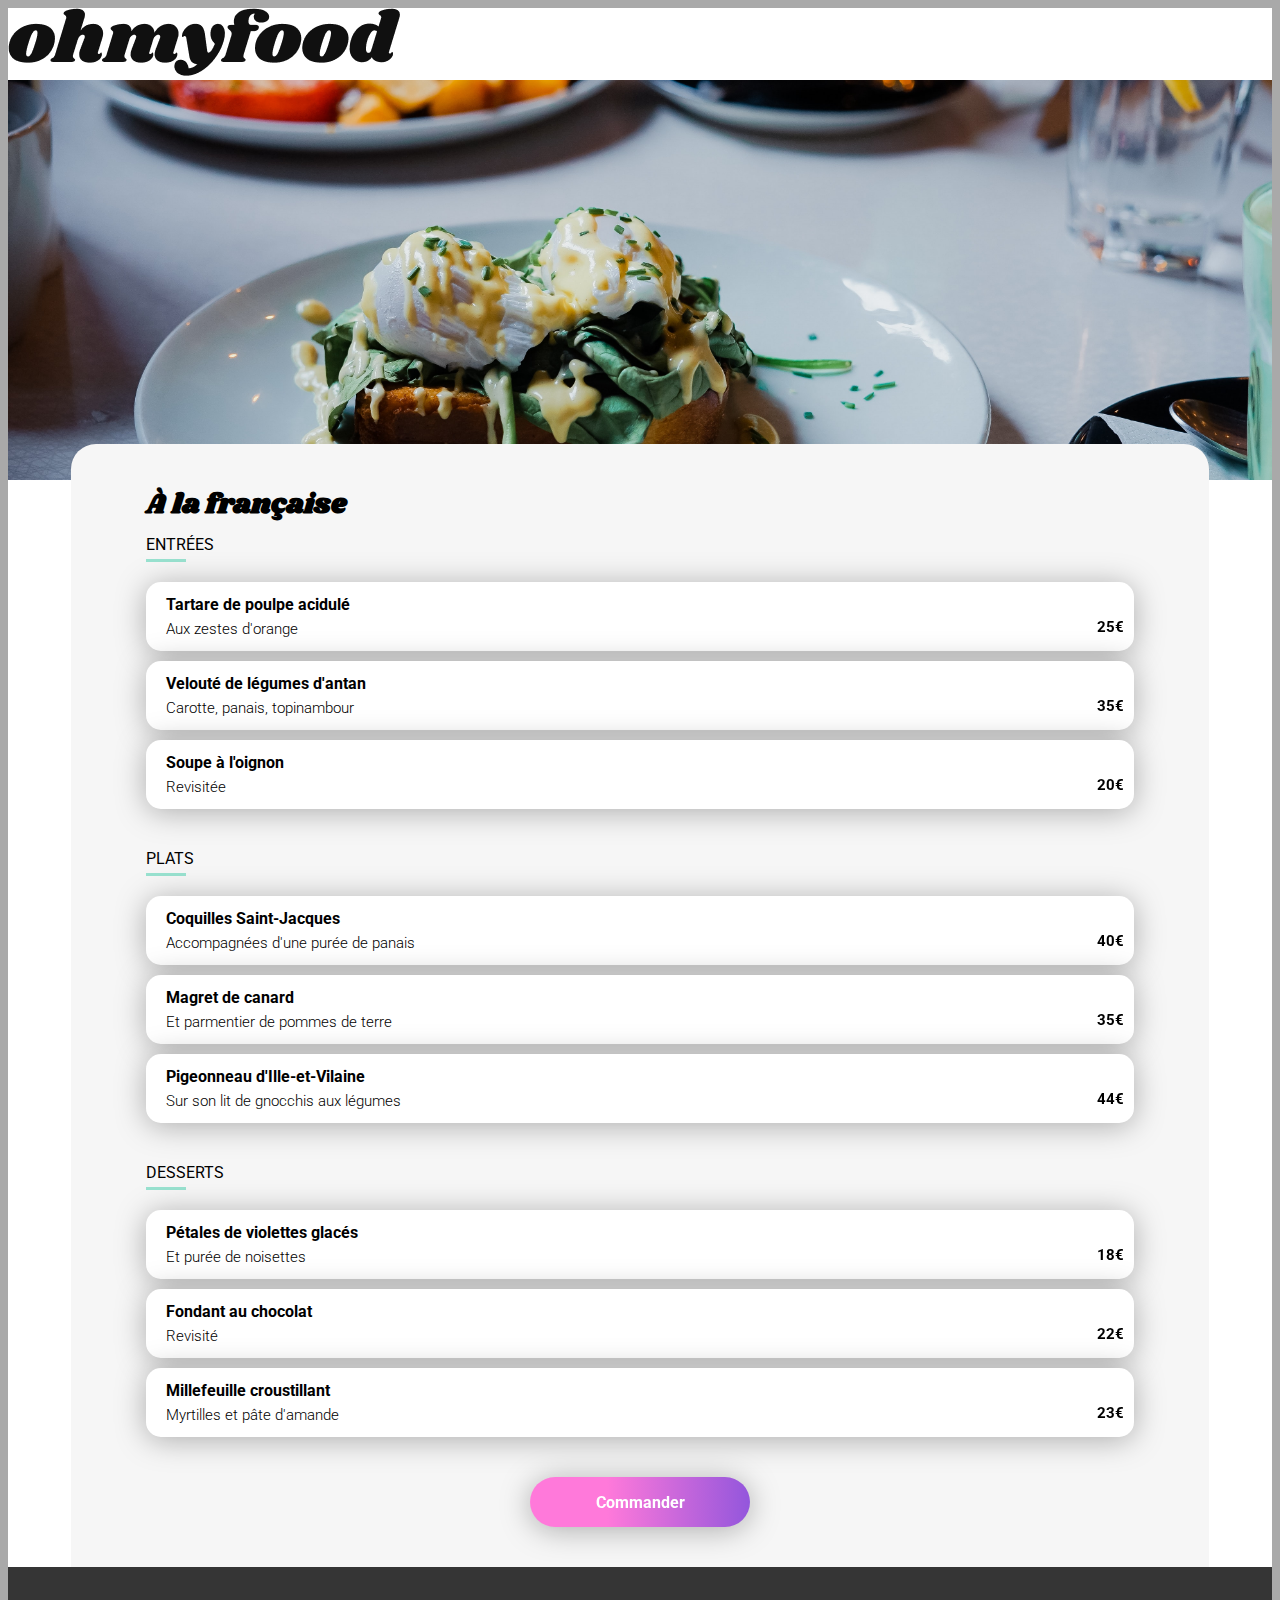
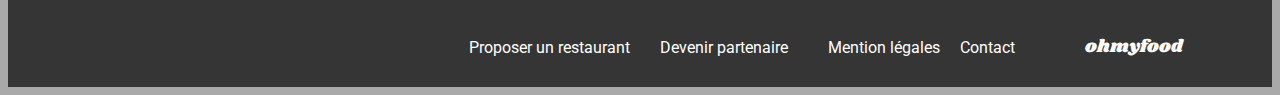
==== a_la_francaise.html @ 86d41d4d "review_code" ====
<!doctype html>
<html>
  <head>
    <meta charset="utf-8">
    <meta name="viewport" content="width=device-width, initial-scale=1.0">
    <title>Ohmyfood</title>
    <link rel="stylesheet" href="css/style.css">
    <link rel="preconnect" href="https://fonts.googleapis.com">
    <link rel="preconnect" href="https://fonts.gstatic.com" crossorigin>
    <link href="https://fonts.googleapis.com/css2?family=Roboto:wght@100;300;400;500;700&family=Shrikhand&display=swap" rel="stylesheet">
    <link rel="stylesheet" href="https://cdnjs.cloudflare.com/ajax/libs/font-awesome/6.2.1/css/all.min.css"
        integrity="sha512-MV7K8+y+gLIBoVD59lQIYicR65iaqukzvf/nwasF0nqhPay5w/9lJmVM2hMDcnK1OnMGCdVK+iQrJ7lzPJQd1w=="
        crossorigin="anonymous" referrerpolicy="no-referrer"/>
  </head>
      <body>
          <div class="main-container">
          <header>
              <div class="header-title2">
                  <a href="index.html">
                      <i class="fa-solid fa-arrow-left fa-2xl"></i>
                  </a>
                  <img src="image/logo/ohmyfood.png" alt="Image d'un plat du restaurant">
              </div>
              <div class="header-img">
                <img src="image/restaurants/toa-heftiba-DQKerTsQwi0-unsplash.jpg" alt="Image d'un plat du restaurant">
              </div>
          </header>
          <main>
              <div class="page-restaurant">
                <div class="page-restaurant-title">
                  <h2>À la française</h2>
                  <input type='checkbox' name='heart' value='valuable' id="heart1"/>
                  <label for="heart1"><i class="fa-solid fa-heart fa-xl"></i></label>
                </div>
                <div class="section-dish section-dish-entree">
                    <div class="section-dish-title">
                        <p>ENTRÉES</p>
                    </div>
                    <div class="dish-info">
                        <div class="dish-name">
                          <p>Tartare de poulpe acidulé</p>
                          <span>Aux zestes d'orange</span>
                        </div>
                        <div class="move">
                          <div class="price">
                            <p>25€</p>
                          </div>
                          <div class="cube">
                              <i class="fa-solid fa-circle-check"></i>
                          </div>
                        </div>
                    </div>

                    <div class="dish-info">
                        <div class="dish-name">
                          <p>Velouté de légumes d'antan</p>
                          <span>Carotte, panais, topinambour</span>
                        </div>
                        <div class="move">
                          <div class="price">
                            <p>35€</p>
                          </div>
                          <div class="cube">
                              <i class="fa-solid fa-circle-check"></i>
                          </div>
                        </div>
                    </div>

                    <div class="dish-info">
                      <div class="dish-name">
                        <p>Soupe à l'oignon</p>
                        <span>Revisitée</span>
                      </div>
                      <div class="move">
                        <div class="price">
                          <p>20€</p>
                        </div>
                        <div class="cube">
                            <i class="fa-solid fa-circle-check"></i>
                        </div>
                      </div>
                  </div>
                </div>
                <div class="section-dish section-dish-plat">
                  <div class="section-dish-title">
                      <p>PLATS</p>
                  </div>
                  <div class="dish-info">
                      <div class="dish-name">
                        <p>Coquilles Saint-Jacques</p>
                        <span>Accompagnées d'une purée de panais</span>
                      </div>
                      <div class="move">
                        <div class="price">
                          <p>40€</p>
                        </div>
                        <div class="cube">
                            <i class="fa-solid fa-circle-check"></i>
                        </div>
                      </div>
                  </div>

                  <div class="dish-info">
                      <div class="dish-name">
                        <p>Magret de canard</p>
                        <span>Et parmentier de pommes de terre</span>
                      </div>
                      <div class="move">
                        <div class="price">
                          <p>35€</p>
                        </div>
                        <div class="cube">
                            <i class="fa-solid fa-circle-check"></i>
                        </div>
                      </div>
                  </div>

                  <div class="dish-info">
                    <div class="dish-name">
                      <p>Pigeonneau d'Ille-et-Vilaine</p>
                      <span>Sur son lit de gnocchis aux légumes</span>
                    </div>
                    <div class="move">
                      <div class="price">
                        <p>44€</p>
                      </div>
                      <div class="cube">
                          <i class="fa-solid fa-circle-check"></i>
                      </div>
                    </div>
                </div>
              </div>
              <div class="section-dish section-dish-dessert">
                <div class="section-dish-title">
                    <p>DESSERTS</p>
                </div>
                <div class="dish-info">
                    <div class="dish-name">
                      <p>Pétales de violettes glacés</p>
                      <span>Et purée de noisettes</span>
                    </div>
                    <div class="move">
                      <div class="price">
                        <p>18€</p>
                      </div>
                      <div class="cube">
                          <i class="fa-solid fa-circle-check"></i>
                      </div>
                    </div>
                </div>

                <div class="dish-info">
                    <div class="dish-name">
                      <p>Fondant au chocolat</p>
                      <span>Revisité</span>
                    </div>
                    <div class="move">
                      <div class="price">
                        <p>22€</p>
                      </div>
                      <div class="cube">
                          <i class="fa-solid fa-circle-check"></i>
                      </div>
                    </div>
                </div>

                <div class="dish-info">
                  <div class="dish-name">
                    <p>Millefeuille croustillant</p>
                    <span>Myrtilles et pâte d'amande</span>
                  </div>
                  <div class="move">
                    <div class="price">
                      <p>23€</p>
                    </div>
                    <div class="cube">
                        <i class="fa-solid fa-circle-check"></i>
                    </div>
                  </div>
              </div>
            </div>

                <div class="btn-navigation">
                    <p>Commander</p>
                </div>
            </div>
          </main>
          <footer>
            <div class="footer-section">
                <div class="footer-logo-mobile">
                  <h5>ohmyfood</h5>
                </div>
                <div class="footer-wrapper">
                  <div class="footer-link">
                    <i class="fa-solid fa-utensils"></i>
                    <p>Proposer un restaurant</p>
                  </div>
                  <div class="footer-link">
                    <i class="fa-solid fa-handshake-angle"></i>
                    <p>Devenir partenaire</p>
                  </div>
                  <div class="gap"></div>
                  <div class="footer-link">
                    <p>Mention légales</p>
                  </div>
                  <div class="footer-link">
                    <a href="mailto:ohmyfood@contact.com"><p>Contact</p></a>
                  </div>
                  <div class="footer-logo-desktop footer-link">
                    <h5>ohmyfood</h5>
                  </div>
                </div>
            </div>
        </footer>
        </div>
    </body>
</html>
---- css/style.css ----
/*     TEST condition en SASS
$width_dish-info : 800px;

@if ($width_dish-info < 360px) {

  .dish-info {
    &:hover {
      .dish-name {
        p {
          text-overflow: ellipsis;
          overflow: hidden;
          white-space: nowrap;
          width: 150px;
        }
        span {
          text-overflow: ellipsis;
          overflow: hidden;
          white-space: nowrap;
          width: 150px;
        }
      }
    }
  }
}
@else {
  .dish-info {
    &:hover {
      .dish-name {
        p {
          text-overflow: ellipsis;
          overflow: visible;
          white-space: nowrap;

        }
        span {
          text-overflow: ellipsis;
          overflow: visible;
          white-space: nowrap;

        }
      }
    }
  }
}
*/
body {
  background: darkgray;
}

h4, h5 {
  font-family: "Shrikhand", cursive;
}

h1, h2, h3, p, span {
  font-family: "Roboto", sans-serif;
}

.fa-solid {
  padding-right: 20px;
}

.main-container {
  max-width: 100%;
  margin: 0 auto;
}

/*----------------HEADER------------------*/
.header-title {
  padding: 20px 0;
  background: white;
  text-align: center;
  display: flex;
  align-items: center;
  justify-content: center;
}
.header-title img {
  width: 200px;
  height: 30px;
}
.header-title h1 {
  margin: 0 auto;
}

#header-location {
  display: flex;
  align-items: center;
  justify-content: center;
  background: rgb(234, 234, 234);
}
#header-location .header-location-flex {
  display: flex;
  align-items: center;
  justify-content: center;
  justify-content: center;
}

.header-location-flex input {
  padding: 15px 0px;
  margin: 0;
  font-weight: bolder;
  font-size: 16px;
  outline: none;
  border: none;
  background: #EAEAEA;
  text-align: left;
  width: 150px;
}

.header-infos {
  background: #f6f6f6;
  padding: 30px 20px 50px 20px;
}

.header-infos-1 {
  font-weight: bold;
  padding: 0 40px;
  text-align: center;
}
.header-infos-1 p {
  margin: 10px auto;
}

.header-infos-2 {
  font-weight: 300;
  text-align: center;
}
.header-infos-2 p {
  margin: 0 auto;
}

.btn-navigation {
  display: flex;
  align-items: center;
  justify-content: center;
  align-items: center;
  border-radius: 25px;
  height: 50px;
  color: white;
  min-width: 150px;
  max-width: 220px;
  text-align: center;
  margin: 30px auto 20px auto;
  font-weight: bold;
  filter: drop-shadow(0px 3px 15px rgba(0, 0, 0, 0.3));
  transition: box-shadow 1s ease;
  background-image: linear-gradient(90deg, rgb(255, 121, 218) 35%, rgb(147, 86, 220) 100%);
}
.btn-navigation p {
  margin: 0;
}
.btn-navigation:hover {
  background-image: linear-gradient(90deg, rgb(239, 62, 189) 35%, rgb(131, 50, 229) 100%);
  box-shadow: 0px 3px 15px 1px rgba(0, 0, 0, 0.3);
}

/**************  MAIN  **************/
/****** Fonctionnement *******/
.fonctionnement {
  padding: 50px 20px;
  background: white;
}

.fonctionnement > p {
  font-weight: bold;
  font-size: 26px;
  padding: 0 0 20px 0;
  margin: 0 0;
  text-align: left;
}

.fonctionnement-step {
  display: flex;
  align-items: center;
  width: 97%;
  height: 40px;
  background: #f6f6f6;
  border-radius: 25px;
  padding: 20px 0px;
  margin: 20px auto;
  font-weight: bold;
  font-size: 16px;
  position: relative;
  left: 4px;
  box-shadow: 0px 3px 15px 1px rgba(0, 0, 0, 0.3);
}
.fonctionnement-step span {
  padding: 5px 10px;
  margin-right: 20px;
  border-radius: 50px;
  color: white;
  background: rgb(147, 86, 220);
  position: absolute;
  left: -12px;
}
.fonctionnement-step i {
  position: absolute;
  left: 40px;
}
.fonctionnement-step p {
  position: absolute;
  left: 80px;
}

/******** Restaurants ********/
.restaurants {
  padding: 50px 20px;
  background: #f6f6f6;
}
.restaurants a {
  text-decoration: none;
  color: black;
}

.restaurants p {
  font-weight: bold;
  font-size: 26px;
  padding: 0 0 20px 0;
  margin: 0 0;
  text-align: left;
}

.page-restaurant-title {
  display: flex;
  align-items: center;
  justify-content: center;
  justify-content: space-between;
  align-items: center;
  margin: 0 auto;
}
.page-restaurant-title h2 {
  font-family: "Shrikhand", cursive;
  padding-right: 20px;
}

.card-content {
  border-radius: 25px;
  background: white;
  margin: 0 0 20px 0;
  text-decoration: none;
  border-top-right-radius: 25px;
  border-top-left-radius: 25px;
  position: relative;
}
.card-content .new-label {
  color: #008786;
  background: #99e2d0;
  font-family: "Roboto", sans-serif;
  padding: 5px 10px;
  border: 1px solid #99e2d0;
  text-align: center;
  border-radius: 3px;
  font-weight: 500;
  font-size: 14px;
  position: absolute;
  top: 20px;
  right: 20px;
  filter: drop-shadow(0px 3px 15px rgba(0, 0, 0, 0.3));
}

.card-img img {
  width: 100%;
  height: 200px;
  -o-object-fit: cover;
     object-fit: cover;
  border-top-right-radius: 25px;
  border-top-left-radius: 25px;
}

.card-infos {
  display: flex;
  align-items: center;
  justify-content: space-between;
  padding: 15px 20px;
  position: relative;
}

.card-name p {
  font-size: 18px;
  font-weight: 700;
  margin: 0;
  padding: 0;
}
.card-name span {
  font-size: 17px;
  font-weight: 300;
  text-align: left;
}

[type=checkbox] {
  position: fixed;
  left: -9999px;
}

label {
  display: inline-block;
  color: rgb(122, 122, 122);
  opacity: 0.5;
  transition: color 2s ease;
}

input:checked + label {
  display: inline-block;
  color: rgba(228, 61, 236, 0.5);
  opacity: 1;
}

.restaurants-cards > a:nth-child(2) > div:nth-child(1) > div:nth-child(3) > div:nth-child(2) > label:nth-child(2) > i:nth-child(1) .header-title2 {
  padding: 10px 0;
  background: #f6f6f6;
  border-bottom: 3px solid rgba(0, 0, 0, 0.15);
  text-align: center;
  display: flex;
  align-items: center;
  justify-content: center;
}
.restaurants-cards > a:nth-child(2) > div:nth-child(1) > div:nth-child(3) > div:nth-child(2) > label:nth-child(2) > i:nth-child(1) .header-title2 img {
  width: 220px;
  height: 50px;
}
.restaurants-cards > a:nth-child(2) > div:nth-child(1) > div:nth-child(3) > div:nth-child(2) > label:nth-child(2) > i:nth-child(1) .header-title2 h1 {
  margin: 0 auto;
}
.restaurants-cards > a:nth-child(2) > div:nth-child(1) > div:nth-child(3) > div:nth-child(2) > label:nth-child(2) > i:nth-child(1) .header-title2 .fa-arrow-left {
  position: absolute;
  left: 20px;
}

.header-img {
  overflow: hidden;
  width: 100%;
}
.header-img img {
  width: 100%;
  max-height: 300px;
}

.page-restaurant {
  padding: 40px 20px 20px 20px;
  margin-top: -60px;
  background: #f6f6f6;
  position: relative;
  border-top-left-radius: 25px;
  border-top-right-radius: 25px;
}
.page-restaurant h2 {
  margin: 0;
  font-size: 28px;
}

.section-dish {
  margin-bottom: 40px;
}

.section-dish-entree {
  animation: appear-resto 6s forwards ease-in-out;
}

.section-dish-plat {
  animation: appear-resto 12s forwards ease-in-out;
}

.section-dish-dessert {
  animation: appear-resto 18s forwards ease-in-out;
}

.section-dish-title {
  border-bottom: 3px solid rgb(153, 226, 208);
  padding-bottom: 0px;
  width: 40px;
  margin-bottom: 20px;
}
.section-dish-title p {
  margin: 10px 0 5px 0;
}

.dish-info {
  display: flex;
  align-items: center;
  filter: drop-shadow(0px 3px 15px rgba(0, 0, 0, 0.3));
  justify-content: space-between;
  padding: 10px 10px;
  margin: 10px 0;
  background: white;
  border-radius: 15px;
  overflow: hidden;
}
.dish-info .cube {
  position: absolute;
  left: 100%;
  top: 0px;
  transition: left 330ms, transform 330ms;
  transition-timing-function: linear;
  display: inline-block;
  align-items: center;
  padding: 25px 20px;
  color: white;
  border-top-right-radius: 15px;
  border-bottom-right-radius: 15px;
  background: rgb(153, 226, 208);
}
.dish-info:hover {
  padding: 0;
  height: 69px;
}
.dish-info:hover .dish-name {
  position: relative;
  left: 10px;
}
.dish-info:hover .dish-name span {
  text-overflow: ellipsis;
  overflow: hidden;
  white-space: nowrap;
  width: 150px;
}
.dish-info:hover .dish-name p {
  text-overflow: ellipsis;
  overflow: hidden;
  white-space: nowrap;
  width: 150px;
}
.dish-info:hover .price {
  position: relative;
  left: -40px;
  transform: translateX(-100%);
}
.dish-info:hover .cube {
  display: inline-block;
  align-items: center;
  padding: 25px 20px;
  color: white;
  border-top-right-radius: 15px;
  border-bottom-right-radius: 15px;
  background: rgb(153, 226, 208);
  left: 100%;
  transform: translateX(-100%);
}
.dish-info:hover .move {
  display: flex;
  align-items: center;
}
.dish-info .dish-name {
  display: flex;
  flex-direction: column;
  min-width: 0;
}
.dish-info .dish-name p {
  font-weight: bold;
  margin: 0;
  padding: 3px 10px;
  overflow: visible;
}
.dish-info .dish-name span {
  margin: 0;
  padding: 3px 10px;
  font-weight: 300;
  font-size: 15px;
  overflow: hidden;
}
.dish-info .price {
  font-size: 15px;
  position: relative;
  top: 10px;
  right: 10px;
  font-weight: bold;
  left: 0;
  transition: left 330ms, transform 330ms;
  transition-timing-function: linear;
  display: inline-block;
  white-space: nowrap;
}

.move {
  display: inline-block;
  white-space: nowrap;
}
.move .cube i {
  padding-right: 0px;
}

/*----------------FOOTER------------------*/
footer {
  background: #353535;
  color: white;
  padding: 10px 20px;
  display: flex;
  text-align: left;
}
footer .footer-section .footer-logo-mobile h5 {
  font-weight: 300;
  font-size: 18px;
  line-height: 26px;
  margin: 10px 0px;
}
footer .footer-link {
  display: flex;
  flex-direction: row;
  align-items: center;
}
footer .footer-link a {
  outline: none;
  text-decoration: none;
  color: white;
  padding: 7px 0;
}
footer .footer-link a p {
  padding: 0;
  margin: 0;
}
footer .footer-link > p {
  margin: 7px 0 7px 0;
}
footer .footer-logo-desktop h5 {
  display: none;
}

/*************** version responsive  **********/
/* Medium Version Tablette superior than 767,98px) */
@media screen and (min-width: 768px) and (max-width: 1023px) {
  .main-container {
    background: white;
  }
  .header-title {
    padding: 30px 0;
  }
  .header-title img {
    width: 220px;
    height: 40px;
  }
  .header-infos {
    background: #f6f6f6;
    padding: 10px 20px 10px 20px;
  }
  .fonctionnement-flex {
    display: flex;
    align-items: center;
  }
  .fonctionnement-step {
    display: flex;
    align-items: center;
    width: 30%;
    height: 40px;
    background: #f6f6f6;
    border-radius: 25px;
    padding: 20px 0px;
    margin: 20px auto;
    font-weight: bold;
    font-size: 16px;
    position: relative;
    left: 4px;
    box-shadow: 0px 3px 15px 1px rgba(0, 0, 0, 0.3);
  }
  .fonctionnement-step span {
    padding: 5px 10px;
    margin-right: 20px;
    border-radius: 50px;
    color: white;
    background: rgb(147, 86, 220);
    position: absolute;
    left: -12px;
  }
  .fonctionnement-step i {
    position: absolute;
    left: 40px;
  }
  .fonctionnement-step p {
    position: absolute;
    left: 80px;
  }
  .page-restaurant {
    padding: 40px 20px 20px 20px;
    width: 90%;
    margin: -40px auto 0 auto;
    background: #f6f6f6;
    position: relative;
    border-top-left-radius: 25px;
    border-top-right-radius: 25px;
  }
  .page-restaurant-title {
    width: 90%;
  }
  .page-restaurant-title h2 {
    text-align: center;
    font-family: "Shrikhand";
  }
  .section-dish {
    margin: 0 auto 40px auto;
    width: 90%;
  }
  .section-dish-title {
    border-bottom: 3px solid rgb(153, 226, 208);
    width: 40px;
  }
  .dish-info {
    width: 100%;
    margin: 10px auto;
  }
}
/* Notebook version superior than 1023px) */
@media screen and (min-width: 1024px) {
  * {
    box-sizing: border-box;
  }
  .main-container {
    width: 100%;
    background: white;
  }
  .header-title {
    padding: 30px 0;
  }
  .header-title img {
    width: 220px;
    height: 40px;
  }
  .header-infos {
    background: #f6f6f6;
    padding: 10px 20px 10px 20px;
  }
  .header-title2 .fa-arrow-left {
    position: absolute;
    left: 40px;
  }
  .btn-navigation {
    width: 250px;
  }
  .fonctionnement {
    padding: 30px 10% 30px 10%;
  }
  .fonctionnement .fonctionnement-wrapper {
    max-width: 1000px;
    margin: 0 auto;
  }
  .fonctionnement-flex {
    display: flex;
    align-items: center;
    max-width: 1200px;
    margin: 0;
  }
  .fonctionnement-flex .fonctionnement-step {
    height: 80px;
    width: 31%;
  }
  .header-img img {
    max-height: 400px;
    -o-object-fit: cover;
       object-fit: cover;
  }
  .restaurants {
    padding: 30px 5%;
    width: 100%;
  }
  .restaurant-wrapper {
    max-width: 1000px;
    margin: 0 auto;
  }
  .restaurants-cards {
    display: flex;
    flex-wrap: wrap;
    justify-content: space-between;
  }
  .card-content {
    width: 450px;
    margin: 10px 0;
  }
  .card-content .card-img img {
    width: 100%;
    height: 160px;
    -o-object-fit: cover;
       object-fit: cover;
    border-top-right-radius: 25px;
    border-top-left-radius: 25px;
  }
  .card-content .card-infos {
    padding: 10px 20px;
  }
  .card-content .card-infos .card-name p {
    padding-bottom: 0;
  }
  .page-restaurant {
    padding: 40px 20px 20px 20px;
    width: 90%;
    max-width: 1200px;
    margin: -40px auto 0 auto;
    background: #f6f6f6;
    position: relative;
    border-top-left-radius: 25px;
    border-top-right-radius: 25px;
  }
  .page-restaurant-title {
    width: 90%;
  }
  .page-restaurant-title h2 {
    text-align: center;
    font-family: "Shrikhand";
    padding-right: 20px;
  }
  .section-dish {
    margin: 0 auto 40px auto;
    width: 90%;
  }
  .section-dish-title {
    border-bottom: 3px solid rgb(153, 226, 208);
    width: 40px;
  }
  .dish-info {
    width: 100%;
    margin: 10px auto;
  }
  .dish-info .dish-name p {
    overflow: hidden;
    width: 350px;
  }
  .dish-info .dish-name span {
    text-overflow: ellipsis;
    overflow: hidden;
    white-space: nowrap;
    width: 350px;
  }
  /*----------------FOOTER------------------*/
  footer {
    background: #353535;
    color: white;
    padding: 50px 40px 20px 40px;
  }
  footer .footer-section {
    display: flex;
    align-items: center;
    justify-content: center;
    width: 100%;
    position: relative;
    left: 17%;
    padding: 30px 0 20px 0;
  }
  footer .footer-section .footer-logo-mobile {
    display: none;
  }
  footer .footer-section h5 {
    font-weight: 400;
    font-size: 18px;
    line-height: 26px;
    margin: 10px 0px;
    padding-right: 40px;
    padding-left: 50px;
  }
  footer .footer-wrapper {
    display: flex;
    flex-direction: row;
    position: absolute;
  }
  footer .footer-wrapper .footer-logo-desktop h5 {
    display: flex;
  }
  footer .gap {
    margin: 0 10px;
  }
  footer .footer-link {
    display: flex;
    flex-direction: row;
    align-items: center;
    margin: 0 10px;
  }
  footer .footer-link .fa-solid {
    padding-right: 10px;
  }
  footer .footer-link p {
    margin: 7px 0 7px 0;
  }
}
/* OVERLAY ANimation LOADER */
.overlay {
  display: flex;
  flex-direction: column;
  align-items: center;
  margin: 0 auto;
  border: 1px solid #008786;
  background: linear-gradient(90deg, rgb(255, 121, 218) 35%, rgb(147, 86, 220) 100%);
  height: 1200px;
  animation: fadeinout 3s linear forwards;
  opacity: 0;
  border-bottom-left-radius: 30px;
  border-bottom-right-radius: 30px;
}

@keyframes fadeinout {
  50% {
    opacity: 1;
  }
  99% {
    opacity: 0;
    height: 300px;
  }
  100% {
    height: 0px;
  }
}
.title-flex {
  display: flex;
  flex-direction: row;
  align-items: center;
  margin: 20px auto;
  width: 70%;
  justify-content: center;
}
.title-flex .gear1 {
  width: 50px;
  height: 50px;
  animation: rotation1 3s infinite linear;
}
.title-flex .gear2 {
  width: 30px;
  height: 30px;
  animation: rotation2 3s infinite linear;
}

@keyframes rotation1 {
  from {
    transform: rotate(0deg);
  }
  to {
    transform: rotate(359deg);
  }
}
@keyframes rotation2 {
  from {
    transform: rotate(359deg);
  }
  to {
    transform: rotate(0deg);
  }
}
.title > p {
  color: black;
  font-size: 24px;
  font-weight: bold;
  padding: 10px 20px;
  margin: 10px auto;
  text-align: center;
}

.progress {
  width: 50%;
  height: 50px;
  margin: 10px 10px;
  border: 3px solid black;
  border-radius: 50px;
  background: linear-gradient(90deg, rgb(255, 121, 218) 35%, rgb(147, 86, 220) 100%) left/0% 100% no-repeat #dbdcef;
}

@keyframes progress-jgv380 {
  100% {
    background-size: 100% 100%;
  }
}
.progress-flex {
  display: flex;
  align-items: center;
  align-items: center;
  justify-content: space-around;
  width: 600px;
}
.progress-flex p {
  width: 40%;
  text-align: right;
  color: white;
  font-size: 18px;
  font-weight: bold;
}
.progress-flex #barre1 {
  animation: progress-jgv380 2s forwards linear;
}

@keyframes appear {
  from {
    opacity: 0;
  }
  to {
    opacity: 1;
  }
}
.ready {
  text-align: center;
  color: white;
  border: 2px solid white;
  border-radius: 50px;
  padding: 5px 10px;
  margin: 40px 20px;
  background: linear-gradient(90deg, rgb(255, 121, 218) 35%, rgb(147, 86, 220) 100%);
}

@keyframes appear-resto {
  from {
    opacity: 0;
  }
  to {
    opacity: 1;
  }
}/*# sourceMappingURL=style.css.map */
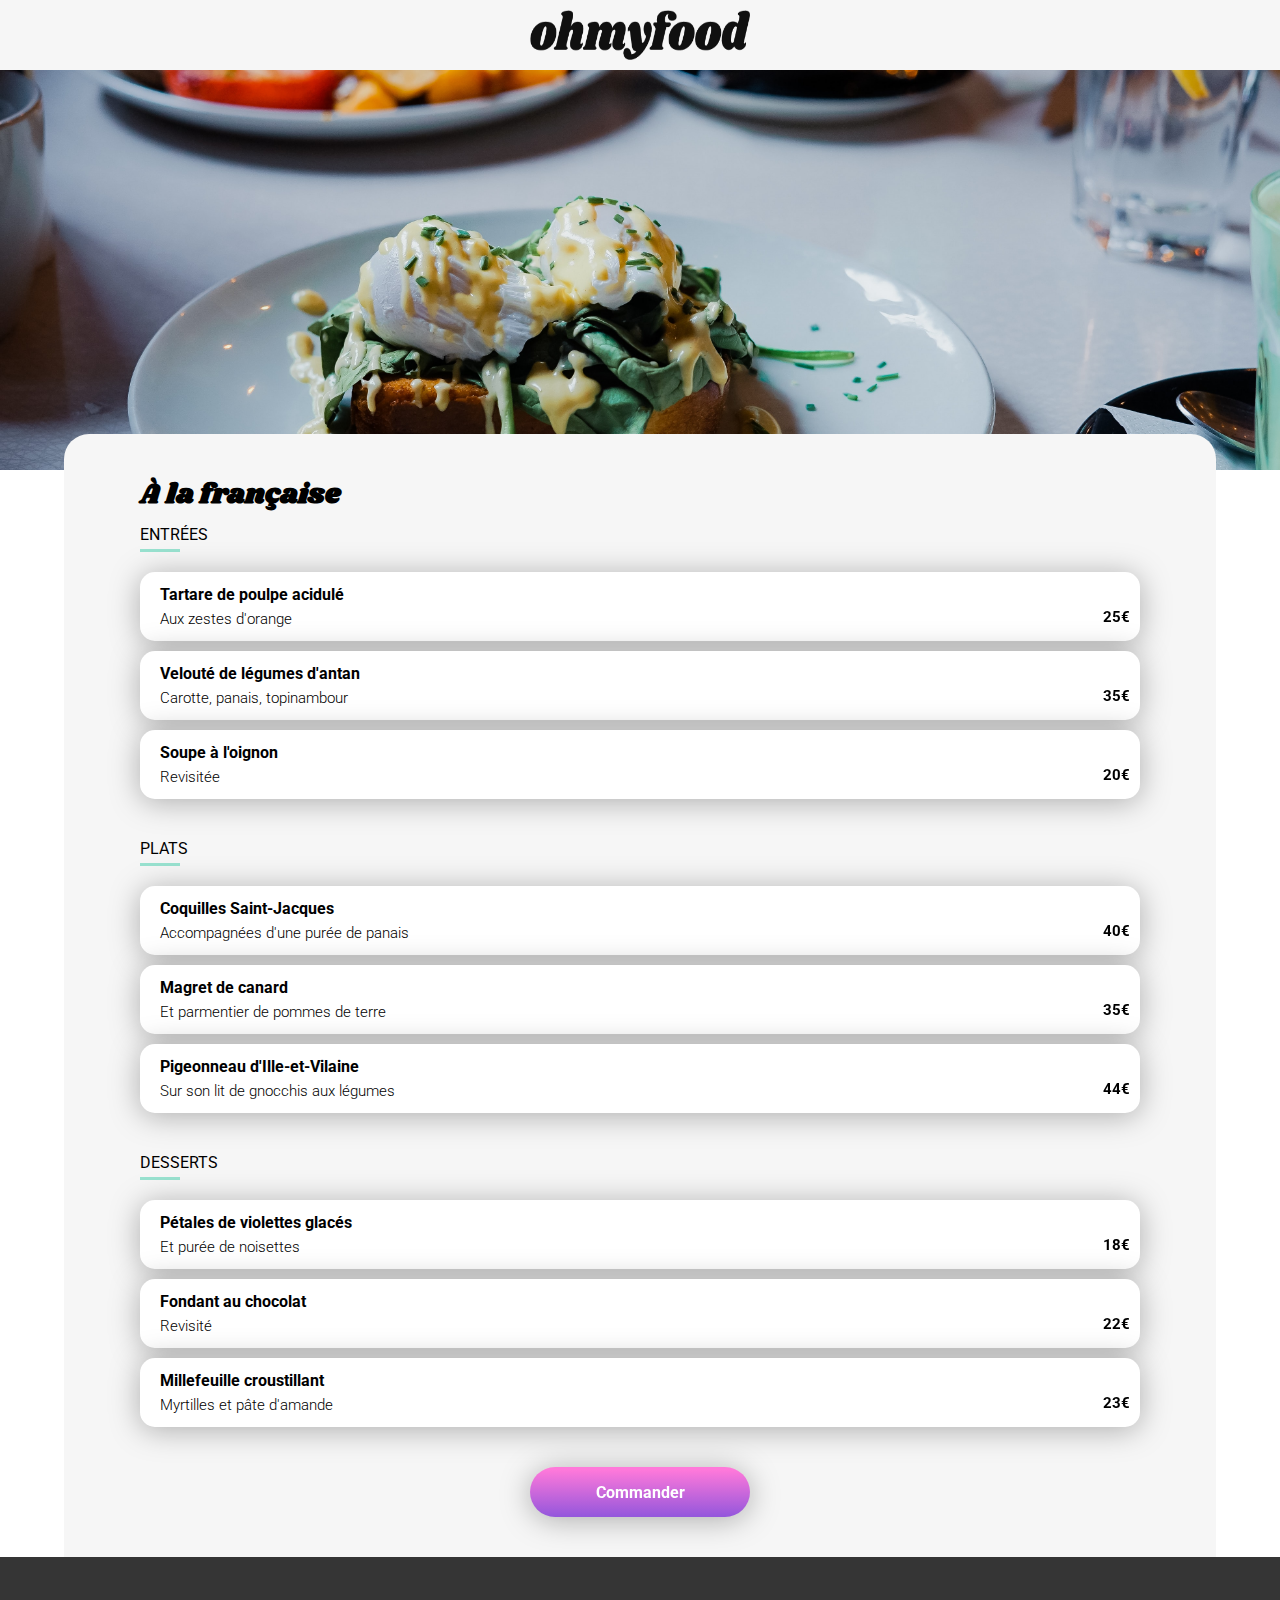
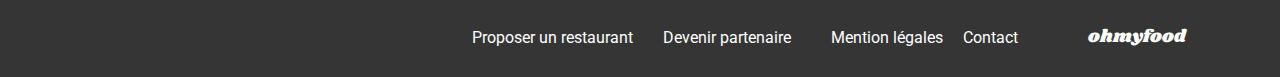
==== commit e059a7cc: "animation_review2" ====
--- a/a_la_francaise.html
+++ b/a_la_francaise.html
@@ -30,7 +30,7 @@
                 <div class="page-restaurant-title">
                   <h2>À la française</h2>
                   <input type='checkbox' name='heart' value='valuable' id="heart1"/>
-                  <label for="heart1"><i class="fa-solid fa-heart fa-xl"></i></label>
+                  <label class="heartfav" for="heart1"><i class="fa-solid fa-heart fa-xl"></i></label>
                 </div>
                 <div class="section-dish section-dish-entree">
                     <div class="section-dish-title">
--- a/css/style.css
+++ b/css/style.css
@@ -44,7 +44,8 @@
 }
 */
 body {
-  background: darkgray;
+  padding: 0;
+  margin: 0;
 }
 
 h4, h5 {
@@ -143,13 +144,13 @@
   font-weight: bold;
   filter: drop-shadow(0px 3px 15px rgba(0, 0, 0, 0.3));
   transition: box-shadow 1s ease;
-  background-image: linear-gradient(90deg, rgb(255, 121, 218) 35%, rgb(147, 86, 220) 100%);
+  background-image: linear-gradient(180deg, rgb(255, 121, 218) 5%, rgb(147, 86, 220) 100%);
 }
 .btn-navigation p {
   margin: 0;
 }
 .btn-navigation:hover {
-  background-image: linear-gradient(90deg, rgb(239, 62, 189) 35%, rgb(131, 50, 229) 100%);
+  background-image: linear-gradient(180deg, rgb(209, 44, 162) 5%, rgb(131, 50, 229) 100%);
   box-shadow: 0px 3px 15px 1px rgba(0, 0, 0, 0.3);
 }
 
@@ -199,6 +200,9 @@
 .fonctionnement-step p {
   position: absolute;
   left: 80px;
+}
+.fonctionnement-step:hover i {
+  color: rgb(147, 86, 220);
 }
 
 /******** Restaurants ********/
@@ -291,36 +295,35 @@
   left: -9999px;
 }
 
-label {
+.heartfav {
   display: inline-block;
-  color: rgb(122, 122, 122);
   opacity: 0.5;
   transition: color 2s ease;
 }
 
-input:checked + label {
+input:checked + .heartfav {
   display: inline-block;
   color: rgba(228, 61, 236, 0.5);
   opacity: 1;
 }
 
-.restaurants-cards > a:nth-child(2) > div:nth-child(1) > div:nth-child(3) > div:nth-child(2) > label:nth-child(2) > i:nth-child(1) .header-title2 {
+/******** Page de restaurant *********/
+.header-title2 {
   padding: 10px 0;
   background: #f6f6f6;
-  border-bottom: 3px solid rgba(0, 0, 0, 0.15);
-  text-align: center;
   display: flex;
   align-items: center;
   justify-content: center;
-}
-.restaurants-cards > a:nth-child(2) > div:nth-child(1) > div:nth-child(3) > div:nth-child(2) > label:nth-child(2) > i:nth-child(1) .header-title2 img {
+  flex-direction: row;
+}
+.header-title2 img {
   width: 220px;
   height: 50px;
 }
-.restaurants-cards > a:nth-child(2) > div:nth-child(1) > div:nth-child(3) > div:nth-child(2) > label:nth-child(2) > i:nth-child(1) .header-title2 h1 {
+.header-title2 h1 {
   margin: 0 auto;
 }
-.restaurants-cards > a:nth-child(2) > div:nth-child(1) > div:nth-child(3) > div:nth-child(2) > label:nth-child(2) > i:nth-child(1) .header-title2 .fa-arrow-left {
+.header-title2 .fa-arrow-left {
   position: absolute;
   left: 20px;
 }
@@ -383,6 +386,48 @@
   background: white;
   border-radius: 15px;
   overflow: hidden;
+  /* &:hover {
+      padding: 0;
+      height: 69px;
+        .dish-name {
+          position:relative;
+          left: 10px;
+          span {
+            text-overflow: ellipsis;
+            overflow: hidden;
+            white-space: nowrap;
+            width: 150px;
+          }
+          p {
+            text-overflow: ellipsis;
+            overflow: hidden;
+            white-space: nowrap;
+            width: 150px;
+          }
+        }
+        .price {
+          position:relative;
+          left: -40px;
+          transform: translateX(-100%);
+        }
+
+        .cube {
+          display: inline-block;
+          align-items: center;
+          padding: 25px 20px;
+          color: $secondary-color;
+          border-top-right-radius: 15px;
+          border-bottom-right-radius: 15px;
+          background:rgba(153, 226, 208, 1);
+          left: 100%;
+          transform: translateX(-100%);
+
+        }
+
+        .move {
+          @include d-flex;
+        }
+  }*/
 }
 .dish-info .cube {
   position: absolute;
@@ -397,46 +442,6 @@
   border-top-right-radius: 15px;
   border-bottom-right-radius: 15px;
   background: rgb(153, 226, 208);
-}
-.dish-info:hover {
-  padding: 0;
-  height: 69px;
-}
-.dish-info:hover .dish-name {
-  position: relative;
-  left: 10px;
-}
-.dish-info:hover .dish-name span {
-  text-overflow: ellipsis;
-  overflow: hidden;
-  white-space: nowrap;
-  width: 150px;
-}
-.dish-info:hover .dish-name p {
-  text-overflow: ellipsis;
-  overflow: hidden;
-  white-space: nowrap;
-  width: 150px;
-}
-.dish-info:hover .price {
-  position: relative;
-  left: -40px;
-  transform: translateX(-100%);
-}
-.dish-info:hover .cube {
-  display: inline-block;
-  align-items: center;
-  padding: 25px 20px;
-  color: white;
-  border-top-right-radius: 15px;
-  border-bottom-right-radius: 15px;
-  background: rgb(153, 226, 208);
-  left: 100%;
-  transform: translateX(-100%);
-}
-.dish-info:hover .move {
-  display: flex;
-  align-items: center;
 }
 .dish-info .dish-name {
   display: flex;
@@ -475,6 +480,57 @@
 }
 .move .cube i {
   padding-right: 0px;
+}
+
+.dishanimation {
+  display: inline-block;
+  transition: color 2s ease;
+  width: 100%;
+}
+
+input:checked + .dishanimation {
+  display: inline-block;
+  width: 100%;
+}
+input:checked + .dishanimation .dish-info {
+  padding: 0;
+  height: 69px;
+}
+input:checked + .dishanimation .dish-info .dish-name {
+  position: relative;
+  left: 10px;
+}
+input:checked + .dishanimation .dish-info .dish-name span {
+  text-overflow: ellipsis;
+  overflow: hidden;
+  white-space: nowrap;
+  width: 150px;
+}
+input:checked + .dishanimation .dish-info .dish-name p {
+  text-overflow: ellipsis;
+  overflow: hidden;
+  white-space: nowrap;
+  width: 150px;
+}
+input:checked + .dishanimation .dish-info .price {
+  position: relative;
+  left: -40px;
+  transform: translateX(-100%);
+}
+input:checked + .dishanimation .dish-info .cube {
+  display: inline-block;
+  align-items: center;
+  padding: 25px 20px;
+  color: white;
+  border-top-right-radius: 15px;
+  border-bottom-right-radius: 15px;
+  background: rgb(153, 226, 208);
+  left: 100%;
+  transform: translateX(-100%);
+}
+input:checked + .dishanimation .dish-info .move {
+  display: flex;
+  align-items: center;
 }
 
 /*----------------FOOTER------------------*/
@@ -594,6 +650,44 @@
     width: 100%;
     margin: 10px auto;
   }
+  input:checked + .dishanimation {
+    display: inline-block;
+    width: 100%;
+  }
+  input:checked + .dishanimation .dish-info {
+    padding: 0;
+    height: 69px;
+  }
+  input:checked + .dishanimation .dish-info .dish-name {
+    position: relative;
+    left: 10px;
+  }
+  input:checked + .dishanimation .dish-info .dish-name span {
+    overflow: visible;
+  }
+  input:checked + .dishanimation .dish-info .dish-name p {
+    overflow: visible;
+  }
+  input:checked + .dishanimation .dish-info .price {
+    position: relative;
+    left: -40px;
+    transform: translateX(-100%);
+  }
+  input:checked + .dishanimation .dish-info .cube {
+    display: inline-block;
+    align-items: center;
+    padding: 25px 20px;
+    color: white;
+    border-top-right-radius: 15px;
+    border-bottom-right-radius: 15px;
+    background: rgb(153, 226, 208);
+    left: 100%;
+    transform: translateX(-100%);
+  }
+  input:checked + .dishanimation .dish-info .move {
+    display: flex;
+    align-items: center;
+  }
 }
 /* Notebook version superior than 1023px) */
 @media screen and (min-width: 1024px) {
@@ -715,6 +809,44 @@
     white-space: nowrap;
     width: 350px;
   }
+  input:checked + .dishanimation {
+    display: inline-block;
+    width: 100%;
+  }
+  input:checked + .dishanimation .dish-info {
+    padding: 0;
+    height: 69px;
+  }
+  input:checked + .dishanimation .dish-info .dish-name {
+    position: relative;
+    left: 10px;
+  }
+  input:checked + .dishanimation .dish-info .dish-name span {
+    overflow: visible;
+  }
+  input:checked + .dishanimation .dish-info .dish-name p {
+    overflow: visible;
+  }
+  input:checked + .dishanimation .dish-info .price {
+    position: relative;
+    left: -40px;
+    transform: translateX(-100%);
+  }
+  input:checked + .dishanimation .dish-info .cube {
+    display: inline-block;
+    align-items: center;
+    padding: 25px 20px;
+    color: white;
+    border-top-right-radius: 15px;
+    border-bottom-right-radius: 15px;
+    background: rgb(153, 226, 208);
+    left: 100%;
+    transform: translateX(-100%);
+  }
+  input:checked + .dishanimation .dish-info .move {
+    display: flex;
+    align-items: center;
+  }
   /*----------------FOOTER------------------*/
   footer {
     background: #353535;
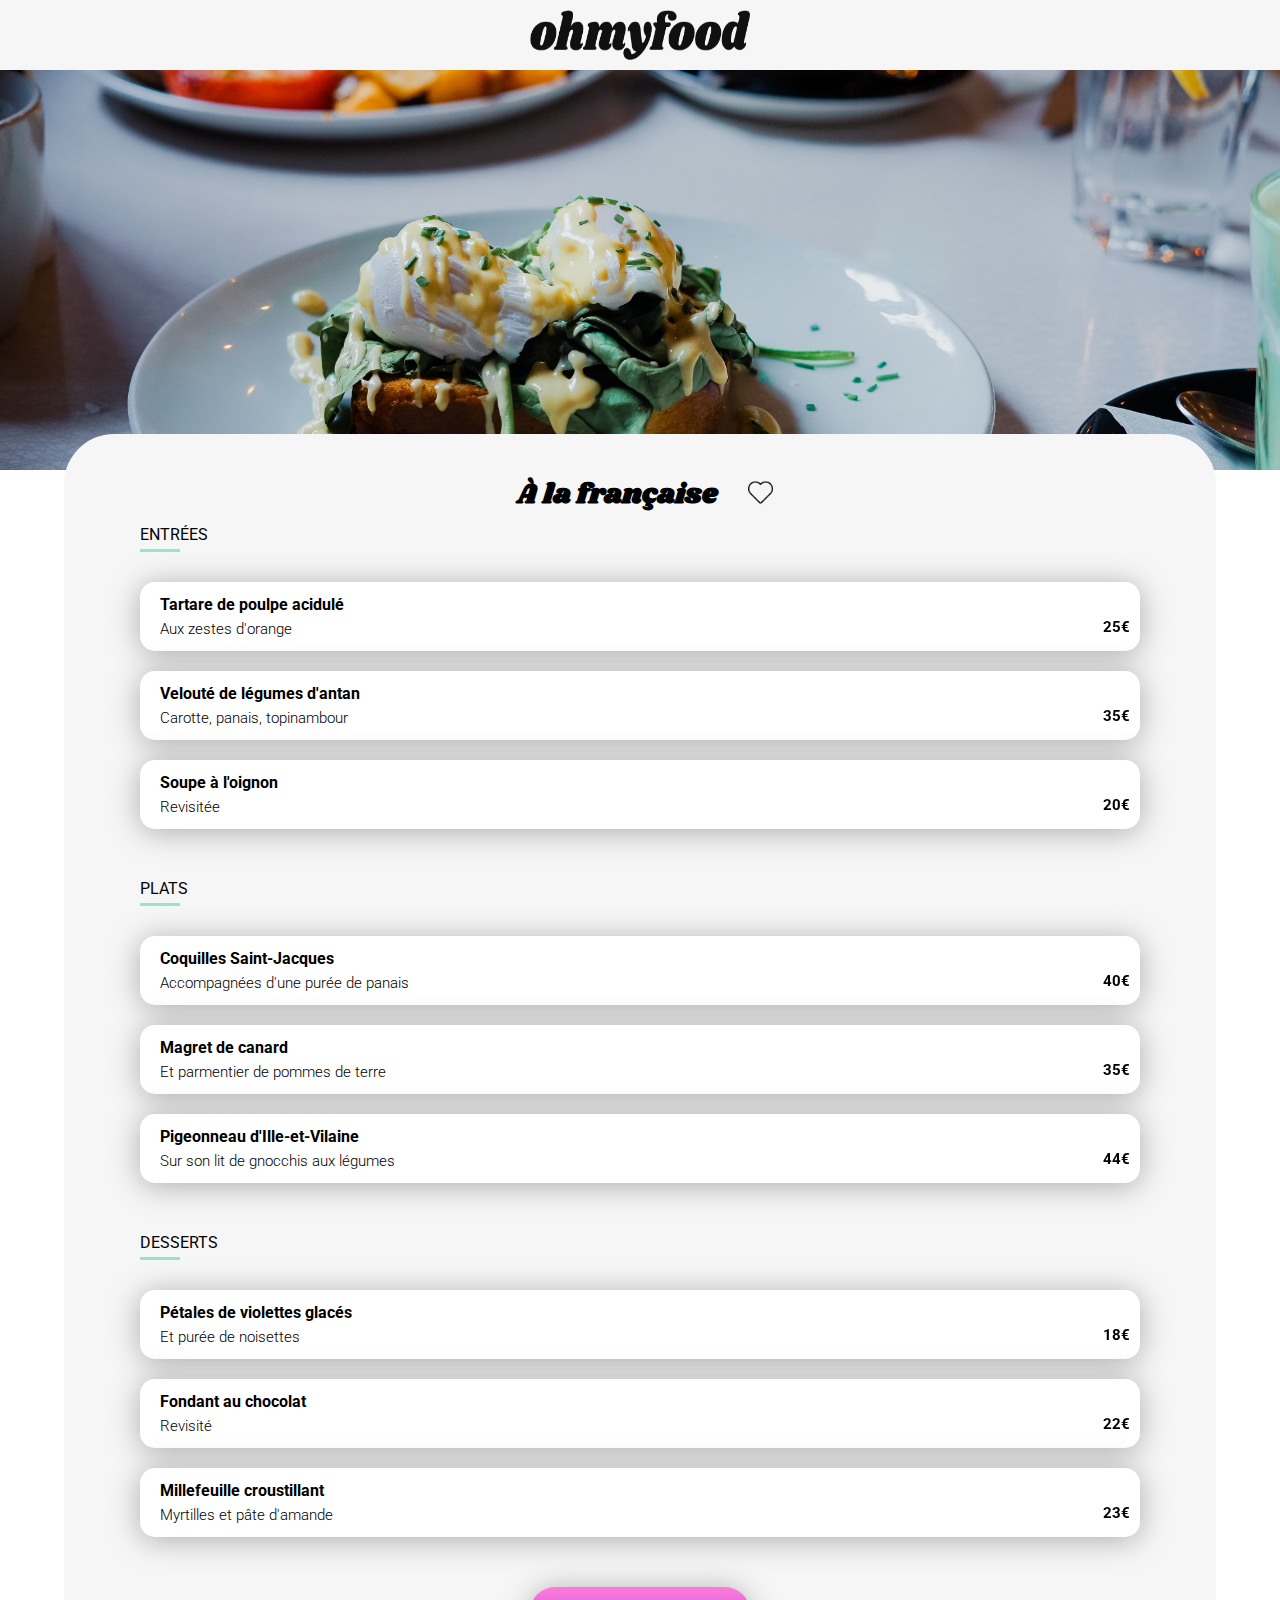
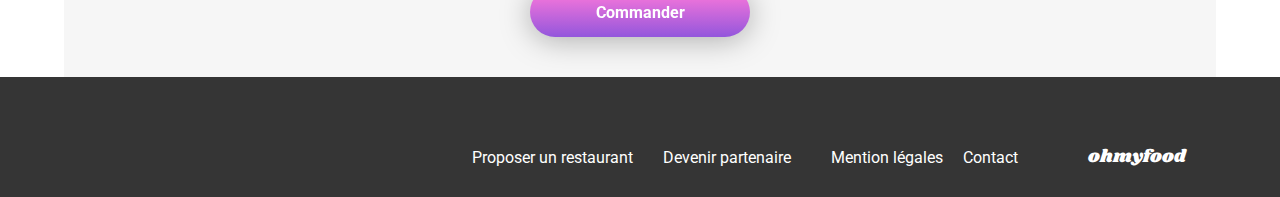
==== commit e58b98a4: "last_review" ====
--- a/a_la_francaise.html
+++ b/a_la_francaise.html
@@ -30,12 +30,16 @@
                 <div class="page-restaurant-title">
                   <h2>À la française</h2>
                   <input type='checkbox' name='heart' value='valuable' id="heart1"/>
-                  <label class="heartfav" for="heart1"><i class="fa-solid fa-heart fa-xl"></i></label>
+                  <label class="heartfav" for="heart1">
+                    <div class="fav_on"></div>
+                  </label>
                 </div>
                 <div class="section-dish section-dish-entree">
                     <div class="section-dish-title">
                         <p>ENTRÉES</p>
                     </div>
+                    <input type='checkbox' name='entree' value='valuable' id="entree1"/>
+                    <label class="dishanimation" for="entree1">
                     <div class="dish-info">
                         <div class="dish-name">
                           <p>Tartare de poulpe acidulé</p>
@@ -50,7 +54,9 @@
                           </div>
                         </div>
                     </div>
-
+                    </label>
+                    <input type='checkbox' name='entree' value='valuable' id="entree2"/>
+                    <label class="dishanimation" for="entree2">
                     <div class="dish-info">
                         <div class="dish-name">
                           <p>Velouté de légumes d'antan</p>
@@ -65,7 +71,9 @@
                           </div>
                         </div>
                     </div>
-
+                  </label>
+                    <input type='checkbox' name='entree' value='valuable' id="entree3"/>
+                    <label class="dishanimation" for="entree3">
                     <div class="dish-info">
                       <div class="dish-name">
                         <p>Soupe à l'oignon</p>
@@ -80,11 +88,14 @@
                         </div>
                       </div>
                   </div>
+                </label>
                 </div>
                 <div class="section-dish section-dish-plat">
                   <div class="section-dish-title">
                       <p>PLATS</p>
                   </div>
+                  <input type='checkbox' name='entree' value='valuable' id="plat1"/>
+                  <label class="dishanimation" for="plat1">
                   <div class="dish-info">
                       <div class="dish-name">
                         <p>Coquilles Saint-Jacques</p>
@@ -99,7 +110,9 @@
                         </div>
                       </div>
                   </div>
-
+                </label>
+                  <input type='checkbox' name='entree' value='valuable' id="plat2"/>
+                  <label class="dishanimation" for="plat2">
                   <div class="dish-info">
                       <div class="dish-name">
                         <p>Magret de canard</p>
@@ -114,7 +127,9 @@
                         </div>
                       </div>
                   </div>
-
+                </label>
+                  <input type='checkbox' name='entree' value='valuable' id="plat3"/>
+                  <label class="dishanimation" for="plat3">
                   <div class="dish-info">
                     <div class="dish-name">
                       <p>Pigeonneau d'Ille-et-Vilaine</p>
@@ -129,11 +144,14 @@
                       </div>
                     </div>
                 </div>
+              </label>
               </div>
               <div class="section-dish section-dish-dessert">
                 <div class="section-dish-title">
                     <p>DESSERTS</p>
                 </div>
+                <input type='checkbox' name='entree' value='valuable' id="dessert1"/>
+                <label class="dishanimation" for="dessert1">
                 <div class="dish-info">
                     <div class="dish-name">
                       <p>Pétales de violettes glacés</p>
@@ -148,7 +166,9 @@
                       </div>
                     </div>
                 </div>
-
+              </label>
+                <input type='checkbox' name='entree' value='valuable' id="dessert2"/>
+                <label class="dishanimation" for="dessert2">
                 <div class="dish-info">
                     <div class="dish-name">
                       <p>Fondant au chocolat</p>
@@ -163,7 +183,9 @@
                       </div>
                     </div>
                 </div>
-
+              </label>
+                <input type='checkbox' name='entree' value='valuable' id="dessert3"/>
+                <label class="dishanimation" for="dessert3">
                 <div class="dish-info">
                   <div class="dish-name">
                     <p>Millefeuille croustillant</p>
@@ -178,12 +200,13 @@
                     </div>
                   </div>
               </div>
+            </label>
             </div>
 
                 <div class="btn-navigation">
                     <p>Commander</p>
                 </div>
-            </div>
+              </div>
           </main>
           <footer>
             <div class="footer-section">
--- a/css/style.css
+++ b/css/style.css
@@ -233,7 +233,7 @@
 }
 .page-restaurant-title h2 {
   font-family: "Shrikhand", cursive;
-  padding-right: 20px;
+  padding-right: 70px;
 }
 
 .card-content {
@@ -297,16 +297,49 @@
 
 .heartfav {
   display: inline-block;
-  opacity: 0.5;
-  transition: color 2s ease;
+  position: relative;
+  transition: background-image 2s ease;
+}
+.heartfav .fav_on {
+  display: inline-block;
+  position: absolute;
+  right: 40px;
+  bottom: -15px;
+  width: 25px;
+  height: 25px;
+  background-image: url("../image/coeur_vide.png");
+  background-repeat: no-repeat;
+  background-position: center;
+  background-size: cover;
 }
 
 input:checked + .heartfav {
   display: inline-block;
-  color: rgba(228, 61, 236, 0.5);
+}
+input:checked + .heartfav .fav_on {
+  background-image: url("../image/coeur_plein.png");
+  color: rgb(131, 50, 229);
+}
+
+.card-fav .heartfav .fav_on {
+  position: relative;
+  right: 20px;
+  bottom: 0px;
+}
+
+/*
+.heartfav-off {
+   i {
+  display:inline-block;
+  position:absolute;
+  right: 40px;
   opacity: 1;
-}
-
+  color: rgba(0, 0, 0, 0.5);
+   }
+    &:hover {
+    opacity: 0.7;
+  }
+} */
 /******** Page de restaurant *********/
 .header-title2 {
   padding: 10px 0;
@@ -342,8 +375,8 @@
   margin-top: -60px;
   background: #f6f6f6;
   position: relative;
-  border-top-left-radius: 25px;
-  border-top-right-radius: 25px;
+  border-top-left-radius: 50px;
+  border-top-right-radius: 50px;
 }
 .page-restaurant h2 {
   margin: 0;
@@ -628,15 +661,23 @@
     margin: -40px auto 0 auto;
     background: #f6f6f6;
     position: relative;
-    border-top-left-radius: 25px;
-    border-top-right-radius: 25px;
+    border-top-left-radius: 50px;
+    border-top-right-radius: 50px;
   }
   .page-restaurant-title {
     width: 90%;
+    display: flex;
+    align-items: center;
+    justify-content: center;
+    text-align: center;
   }
   .page-restaurant-title h2 {
-    text-align: center;
     font-family: "Shrikhand";
+  }
+  .page-restaurant-title .heartfav .fav_on {
+    position: relative;
+    right: -10px;
+    bottom: 0px;
   }
   .section-dish {
     margin: 0 auto 40px auto;
@@ -776,16 +817,24 @@
     margin: -40px auto 0 auto;
     background: #f6f6f6;
     position: relative;
-    border-top-left-radius: 25px;
-    border-top-right-radius: 25px;
+    border-top-left-radius: 50px;
+    border-top-right-radius: 50px;
   }
   .page-restaurant-title {
     width: 90%;
+    display: flex;
+    align-items: center;
+    justify-content: center;
   }
   .page-restaurant-title h2 {
     text-align: center;
     font-family: "Shrikhand";
     padding-right: 20px;
+  }
+  .page-restaurant-title .heartfav .fav_on {
+    position: relative;
+    right: -10px;
+    bottom: 0px;
   }
   .section-dish {
     margin: 0 auto 40px auto;
@@ -988,6 +1037,7 @@
   align-items: center;
   justify-content: space-around;
   width: 600px;
+  padding-top: 40px;
 }
 .progress-flex p {
   width: 40%;
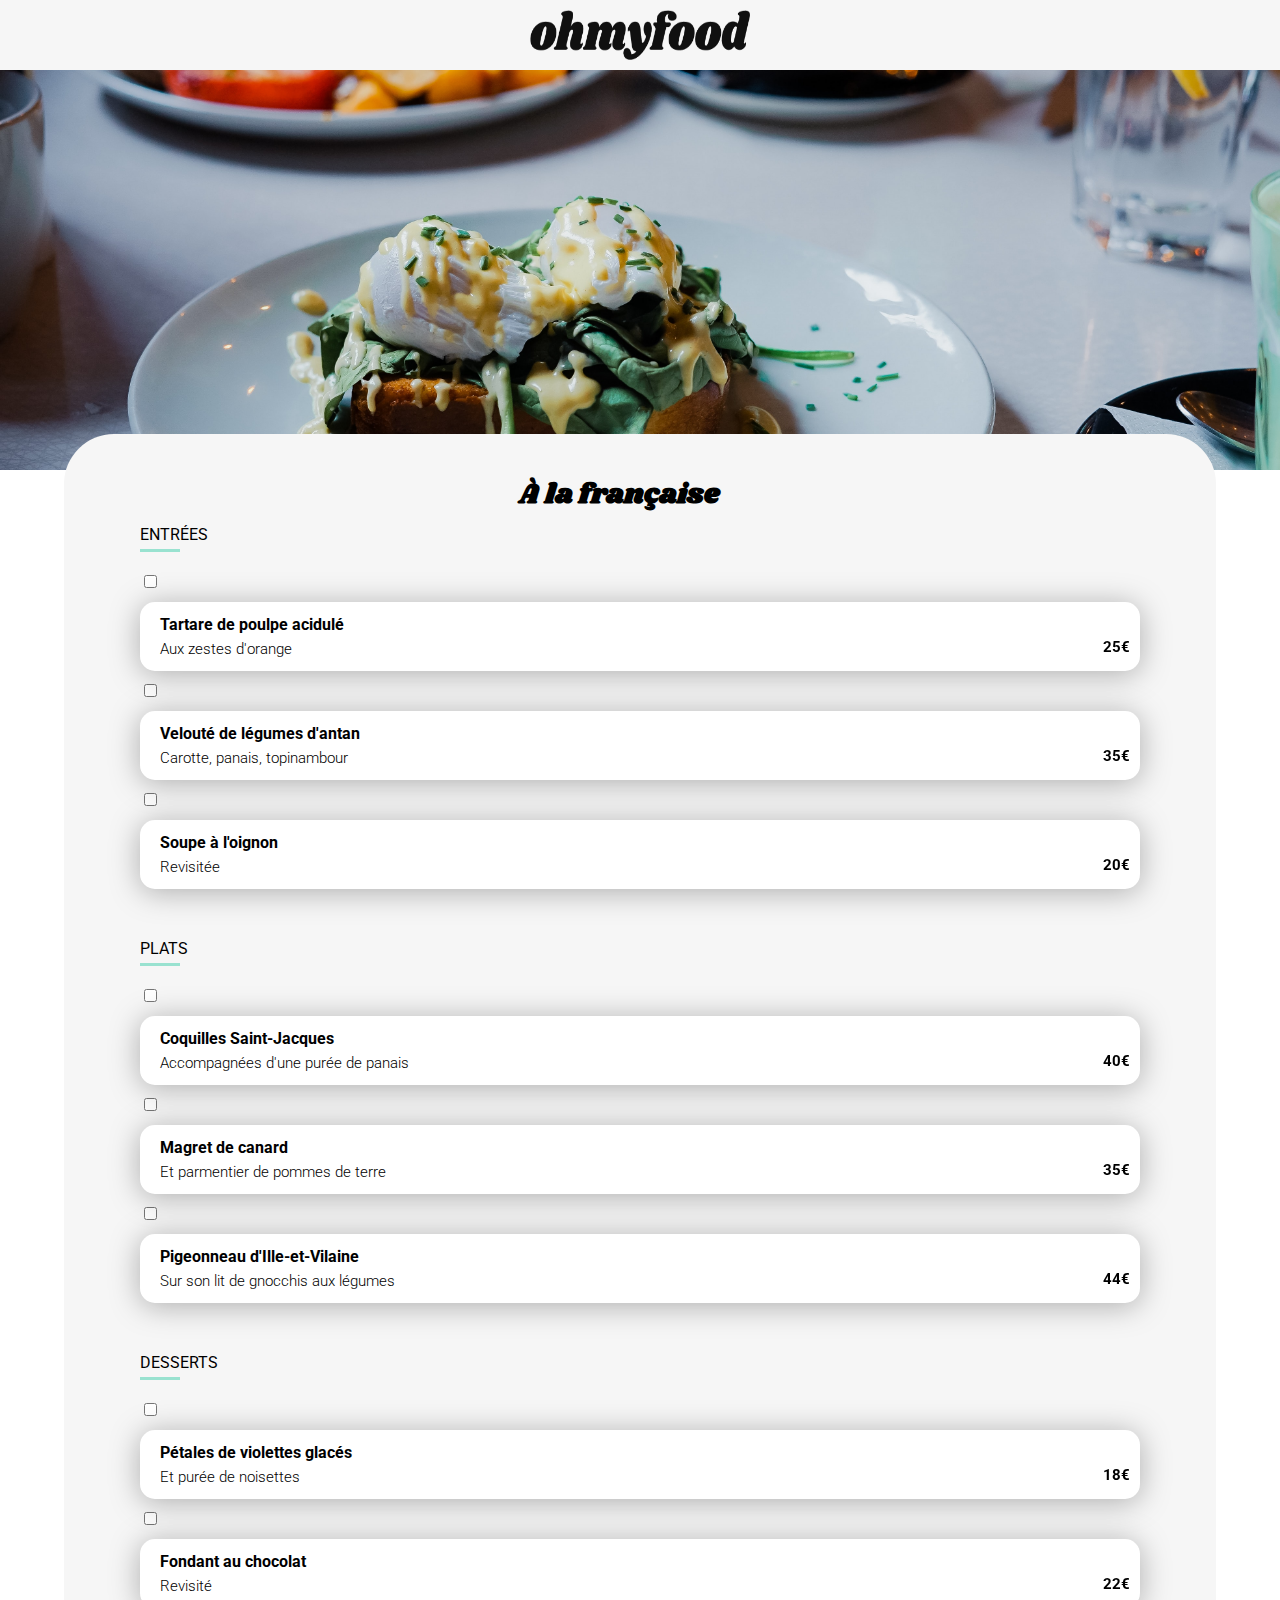
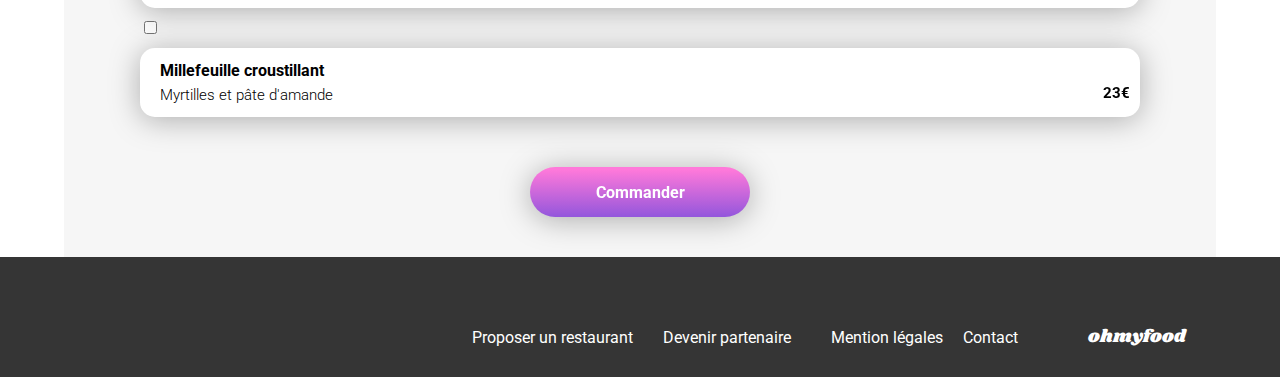
==== commit 70e1af54: "heart_fav_animation_fixed_on_all_pages" ====
--- a/a_la_francaise.html
+++ b/a_la_francaise.html
@@ -1,5 +1,5 @@
 <!doctype html>
-<html>
+<html lang="fr">
   <head>
     <meta charset="utf-8">
     <meta name="viewport" content="width=device-width, initial-scale=1.0">
@@ -29,16 +29,15 @@
               <div class="page-restaurant">
                 <div class="page-restaurant-title">
                   <h2>À la française</h2>
-                  <input type='checkbox' name='heart' value='valuable' id="heart1"/>
-                  <label class="heartfav" for="heart1">
-                    <div class="fav_on"></div>
-                  </label>
+                  <div class="fav_on">
+                    <h2><i class="fa-regular fa-heart "></i><i class="fa-solid fa-heart "></i></h2>
+                  </div>
                 </div>
                 <div class="section-dish section-dish-entree">
                     <div class="section-dish-title">
                         <p>ENTRÉES</p>
                     </div>
-                    <input type='checkbox' name='entree' value='valuable' id="entree1"/>
+                    <input type='checkbox' name='entree' value='valuable' id="entree1">
                     <label class="dishanimation" for="entree1">
                     <div class="dish-info">
                         <div class="dish-name">
@@ -55,7 +54,7 @@
                         </div>
                     </div>
                     </label>
-                    <input type='checkbox' name='entree' value='valuable' id="entree2"/>
+                    <input type='checkbox' name='entree' value='valuable' id="entree2">
                     <label class="dishanimation" for="entree2">
                     <div class="dish-info">
                         <div class="dish-name">
@@ -72,7 +71,7 @@
                         </div>
                     </div>
                   </label>
-                    <input type='checkbox' name='entree' value='valuable' id="entree3"/>
+                    <input type='checkbox' name='entree' value='valuable' id="entree3">
                     <label class="dishanimation" for="entree3">
                     <div class="dish-info">
                       <div class="dish-name">
@@ -94,7 +93,7 @@
                   <div class="section-dish-title">
                       <p>PLATS</p>
                   </div>
-                  <input type='checkbox' name='entree' value='valuable' id="plat1"/>
+                  <input type='checkbox' name='entree' value='valuable' id="plat1">
                   <label class="dishanimation" for="plat1">
                   <div class="dish-info">
                       <div class="dish-name">
@@ -111,7 +110,7 @@
                       </div>
                   </div>
                 </label>
-                  <input type='checkbox' name='entree' value='valuable' id="plat2"/>
+                  <input type='checkbox' name='entree' value='valuable' id="plat2">
                   <label class="dishanimation" for="plat2">
                   <div class="dish-info">
                       <div class="dish-name">
@@ -128,7 +127,7 @@
                       </div>
                   </div>
                 </label>
-                  <input type='checkbox' name='entree' value='valuable' id="plat3"/>
+                  <input type='checkbox' name='entree' value='valuable' id="plat3">
                   <label class="dishanimation" for="plat3">
                   <div class="dish-info">
                     <div class="dish-name">
@@ -150,7 +149,7 @@
                 <div class="section-dish-title">
                     <p>DESSERTS</p>
                 </div>
-                <input type='checkbox' name='entree' value='valuable' id="dessert1"/>
+                <input type='checkbox' name='entree' value='valuable' id="dessert1">
                 <label class="dishanimation" for="dessert1">
                 <div class="dish-info">
                     <div class="dish-name">
@@ -167,7 +166,7 @@
                     </div>
                 </div>
               </label>
-                <input type='checkbox' name='entree' value='valuable' id="dessert2"/>
+                <input type='checkbox' name='entree' value='valuable' id="dessert2">
                 <label class="dishanimation" for="dessert2">
                 <div class="dish-info">
                     <div class="dish-name">
@@ -184,7 +183,7 @@
                     </div>
                 </div>
               </label>
-                <input type='checkbox' name='entree' value='valuable' id="dessert3"/>
+                <input type='checkbox' name='entree' value='valuable' id="dessert3">
                 <label class="dishanimation" for="dessert3">
                 <div class="dish-info">
                   <div class="dish-name">
--- a/css/style.css
+++ b/css/style.css
@@ -1,3 +1,13 @@
+@charset "UTF-8";
+.progress {
+  width: 50%;
+  height: 50px;
+  margin: 10px 10px;
+  border: 3px solid black;
+  border-radius: 50px;
+  background: linear-gradient(90deg, rgb(255, 121, 218) 35%, rgb(147, 86, 220) 100%) left/0% 100% no-repeat #dbdcef;
+}
+
 /*     TEST condition en SASS
 $width_dish-info : 800px;
 
@@ -43,19 +53,24 @@
   }
 }
 */
+h4, h5 {
+  font-family: "Shrikhand", cursive;
+}
+
+h1, h2, h3, p, span {
+  font-family: "Roboto", sans-serif;
+}
+
+/* ------------ Structure générale -------------- */
+html {
+  overflow-x: hidden;
+}
+
 body {
   padding: 0;
   margin: 0;
 }
 
-h4, h5 {
-  font-family: "Shrikhand", cursive;
-}
-
-h1, h2, h3, p, span {
-  font-family: "Roboto", sans-serif;
-}
-
 .fa-solid {
   padding-right: 20px;
 }
@@ -65,7 +80,7 @@
   margin: 0 auto;
 }
 
-/*----------------HEADER------------------*/
+/*----------------HEADER MOBILE------------------*/
 .header-title {
   padding: 20px 0;
   background: white;
@@ -82,6 +97,7 @@
   margin: 0 auto;
 }
 
+/*----------HEADER MOBILE--INPUT LOCALISATION---------*/
 #header-location {
   display: flex;
   align-items: center;
@@ -150,7 +166,7 @@
   margin: 0;
 }
 .btn-navigation:hover {
-  background-image: linear-gradient(180deg, rgb(209, 44, 162) 5%, rgb(131, 50, 229) 100%);
+  background-image: linear-gradient(180deg, rgb(255, 173, 232) 5%, rgb(180, 142, 227) 100%);
   box-shadow: 0px 3px 15px 1px rgba(0, 0, 0, 0.3);
 }
 
@@ -230,10 +246,16 @@
   justify-content: space-between;
   align-items: center;
   margin: 0 auto;
+  position: relative;
+}
+.page-restaurant-title .fav_on h2 {
+  position: relative;
+  left: 0px;
+  bottom: 5px;
 }
 .page-restaurant-title h2 {
   font-family: "Shrikhand", cursive;
-  padding-right: 70px;
+  padding-right: 20px;
 }
 
 .card-content {
@@ -290,56 +312,41 @@
   text-align: left;
 }
 
-[type=checkbox] {
-  position: fixed;
-  left: -9999px;
-}
-
-.heartfav {
+.fav_on h2 {
+  position: relative;
+  bottom: 20px;
+  left: -25px;
+}
+.fav_on h2 i.fa-heart:nth-child(1) {
+  z-index: 1;
+  transition: opacity 1s linear;
+  opacity: 1;
+  position: absolute;
+  bottom: -20px;
+}
+.fav_on h2 i.fa-heart:nth-child(2) {
+  opacity: 0;
+  transition: opacity 1s linear;
+  z-index: 2;
+  position: absolute;
+  bottom: -20px;
+  background: linear-gradient(180deg, rgb(147, 86, 220) 5%, rgb(255, 121, 218) 100%);
+  -webkit-background-clip: text;
+          background-clip: text;
+  -webkit-text-fill-color: transparent;
+}
+.fav_on h2:hover i.fa-heart:nth-child(1) {
+  opacity: 0;
+}
+.fav_on h2:hover i.fa-heart:nth-child(2) {
   display: inline-block;
-  position: relative;
-  transition: background-image 2s ease;
-}
-.heartfav .fav_on {
-  display: inline-block;
-  position: absolute;
-  right: 40px;
-  bottom: -15px;
-  width: 25px;
-  height: 25px;
-  background-image: url("../image/coeur_vide.png");
-  background-repeat: no-repeat;
-  background-position: center;
-  background-size: cover;
-}
-
-input:checked + .heartfav {
-  display: inline-block;
-}
-input:checked + .heartfav .fav_on {
-  background-image: url("../image/coeur_plein.png");
-  color: rgb(131, 50, 229);
-}
-
-.card-fav .heartfav .fav_on {
-  position: relative;
-  right: 20px;
-  bottom: 0px;
-}
-
-/*
-.heartfav-off {
-   i {
-  display:inline-block;
-  position:absolute;
-  right: 40px;
   opacity: 1;
-  color: rgba(0, 0, 0, 0.5);
-   }
-    &:hover {
-    opacity: 0.7;
-  }
-} */
+  background: linear-gradient(180deg, rgb(147, 86, 220) 5%, rgb(255, 121, 218) 100%);
+  -webkit-background-clip: text;
+          background-clip: text;
+  -webkit-text-fill-color: transparent;
+}
+
 /******** Page de restaurant *********/
 .header-title2 {
   padding: 10px 0;
@@ -388,17 +395,33 @@
 }
 
 .section-dish-entree {
+  animation: appear-resto 3s forwards ease-in-out;
+}
+
+.section-dish-plat {
   animation: appear-resto 6s forwards ease-in-out;
 }
 
-.section-dish-plat {
-  animation: appear-resto 12s forwards ease-in-out;
-}
-
 .section-dish-dessert {
-  animation: appear-resto 18s forwards ease-in-out;
-}
-
+  animation: appear-resto 9s forwards ease-in-out;
+}
+
+@keyframes appear {
+  from {
+    opacity: 0;
+  }
+  to {
+    opacity: 1;
+  }
+}
+@keyframes appear-resto {
+  from {
+    opacity: 0;
+  }
+  to {
+    opacity: 1;
+  }
+}
 .section-dish-title {
   border-bottom: 3px solid rgb(153, 226, 208);
   padding-bottom: 0px;
@@ -501,9 +524,7 @@
   right: 10px;
   font-weight: bold;
   left: 0;
-  transition: left 330ms, transform 330ms;
-  transition-timing-function: linear;
-  display: inline-block;
+  transition: left 330ms, transform 330ms linear;
   white-space: nowrap;
 }
 
@@ -951,7 +972,7 @@
   display: flex;
   flex-direction: column;
   align-items: center;
-  margin: 0 auto;
+  margin: 0;
   border: 1px solid #008786;
   background: linear-gradient(90deg, rgb(255, 121, 218) 35%, rgb(147, 86, 220) 100%);
   height: 1200px;
@@ -981,52 +1002,8 @@
   width: 70%;
   justify-content: center;
 }
-.title-flex .gear1 {
-  width: 50px;
-  height: 50px;
-  animation: rotation1 3s infinite linear;
-}
-.title-flex .gear2 {
-  width: 30px;
-  height: 30px;
-  animation: rotation2 3s infinite linear;
-}
-
-@keyframes rotation1 {
-  from {
-    transform: rotate(0deg);
-  }
-  to {
-    transform: rotate(359deg);
-  }
-}
-@keyframes rotation2 {
-  from {
-    transform: rotate(359deg);
-  }
-  to {
-    transform: rotate(0deg);
-  }
-}
-.title > p {
-  color: black;
-  font-size: 24px;
-  font-weight: bold;
-  padding: 10px 20px;
-  margin: 10px auto;
-  text-align: center;
-}
-
-.progress {
-  width: 50%;
-  height: 50px;
-  margin: 10px 10px;
-  border: 3px solid black;
-  border-radius: 50px;
-  background: linear-gradient(90deg, rgb(255, 121, 218) 35%, rgb(147, 86, 220) 100%) left/0% 100% no-repeat #dbdcef;
-}
-
-@keyframes progress-jgv380 {
+
+@keyframes progress-barre {
   100% {
     background-size: 100% 100%;
   }
@@ -1047,17 +1024,9 @@
   font-weight: bold;
 }
 .progress-flex #barre1 {
-  animation: progress-jgv380 2s forwards linear;
-}
-
-@keyframes appear {
-  from {
-    opacity: 0;
-  }
-  to {
-    opacity: 1;
-  }
-}
+  animation: progress-barre 2s forwards linear;
+}
+
 .ready {
   text-align: center;
   color: white;
@@ -1066,13 +1035,4 @@
   padding: 5px 10px;
   margin: 40px 20px;
   background: linear-gradient(90deg, rgb(255, 121, 218) 35%, rgb(147, 86, 220) 100%);
-}
-
-@keyframes appear-resto {
-  from {
-    opacity: 0;
-  }
-  to {
-    opacity: 1;
-  }
 }/*# sourceMappingURL=style.css.map */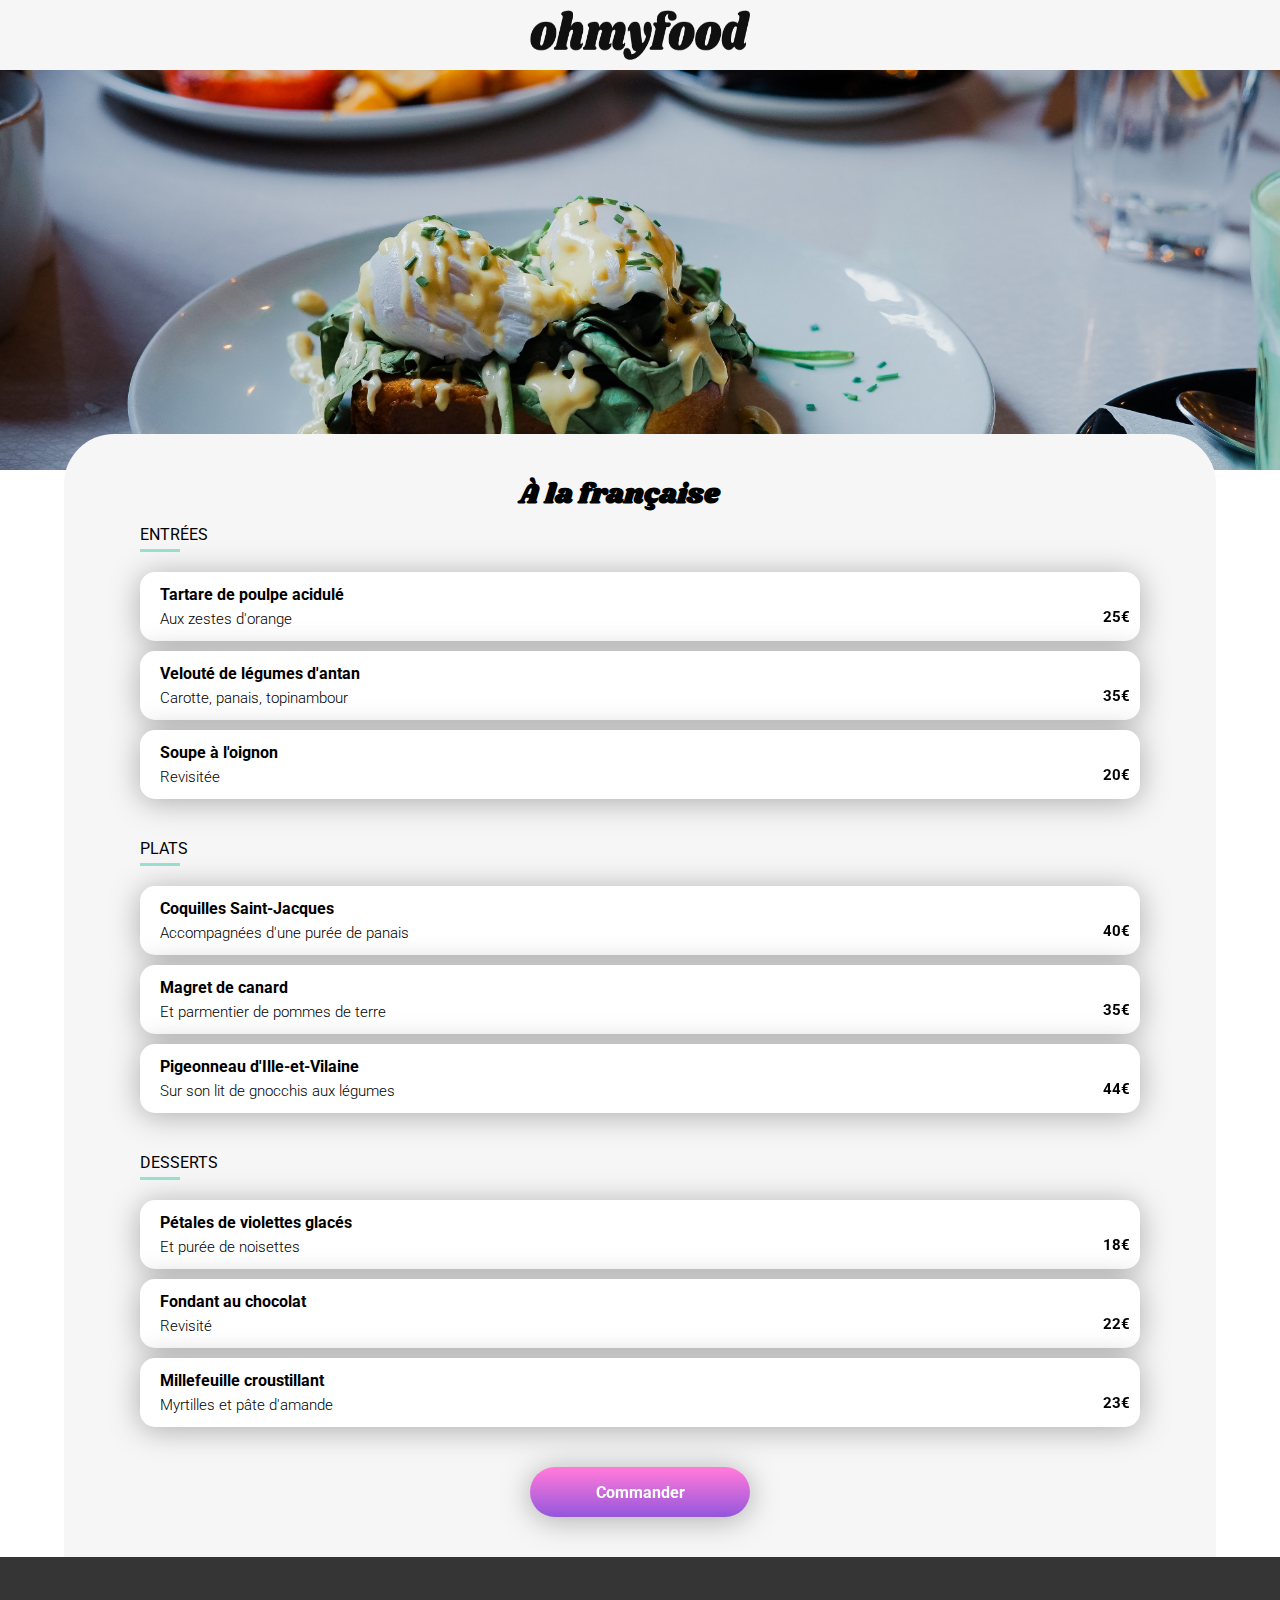
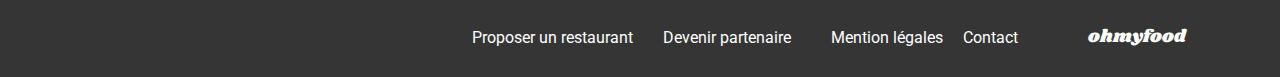
==== commit 0018b45b: "selecteur_de_plat_fixed" ====
--- a/a_la_francaise.html
+++ b/a_la_francaise.html
@@ -37,8 +37,6 @@
                     <div class="section-dish-title">
                         <p>ENTRÉES</p>
                     </div>
-                    <input type='checkbox' name='entree' value='valuable' id="entree1">
-                    <label class="dishanimation" for="entree1">
                     <div class="dish-info">
                         <div class="dish-name">
                           <p>Tartare de poulpe acidulé</p>
@@ -53,9 +51,6 @@
                           </div>
                         </div>
                     </div>
-                    </label>
-                    <input type='checkbox' name='entree' value='valuable' id="entree2">
-                    <label class="dishanimation" for="entree2">
                     <div class="dish-info">
                         <div class="dish-name">
                           <p>Velouté de légumes d'antan</p>
@@ -70,9 +65,7 @@
                           </div>
                         </div>
                     </div>
-                  </label>
-                    <input type='checkbox' name='entree' value='valuable' id="entree3">
-                    <label class="dishanimation" for="entree3">
+
                     <div class="dish-info">
                       <div class="dish-name">
                         <p>Soupe à l'oignon</p>
@@ -93,8 +86,7 @@
                   <div class="section-dish-title">
                       <p>PLATS</p>
                   </div>
-                  <input type='checkbox' name='entree' value='valuable' id="plat1">
-                  <label class="dishanimation" for="plat1">
+
                   <div class="dish-info">
                       <div class="dish-name">
                         <p>Coquilles Saint-Jacques</p>
@@ -110,8 +102,7 @@
                       </div>
                   </div>
                 </label>
-                  <input type='checkbox' name='entree' value='valuable' id="plat2">
-                  <label class="dishanimation" for="plat2">
+
                   <div class="dish-info">
                       <div class="dish-name">
                         <p>Magret de canard</p>
@@ -127,8 +118,7 @@
                       </div>
                   </div>
                 </label>
-                  <input type='checkbox' name='entree' value='valuable' id="plat3">
-                  <label class="dishanimation" for="plat3">
+
                   <div class="dish-info">
                     <div class="dish-name">
                       <p>Pigeonneau d'Ille-et-Vilaine</p>
@@ -145,12 +135,11 @@
                 </div>
               </label>
               </div>
-              <div class="section-dish section-dish-dessert">
+            <div class="section-dish section-dish-dessert">
                 <div class="section-dish-title">
                     <p>DESSERTS</p>
                 </div>
-                <input type='checkbox' name='entree' value='valuable' id="dessert1">
-                <label class="dishanimation" for="dessert1">
+
                 <div class="dish-info">
                     <div class="dish-name">
                       <p>Pétales de violettes glacés</p>
@@ -166,8 +155,7 @@
                     </div>
                 </div>
               </label>
-                <input type='checkbox' name='entree' value='valuable' id="dessert2">
-                <label class="dishanimation" for="dessert2">
+
                 <div class="dish-info">
                     <div class="dish-name">
                       <p>Fondant au chocolat</p>
@@ -183,8 +171,7 @@
                     </div>
                 </div>
               </label>
-                <input type='checkbox' name='entree' value='valuable' id="dessert3">
-                <label class="dishanimation" for="dessert3">
+
                 <div class="dish-info">
                   <div class="dish-name">
                     <p>Millefeuille croustillant</p>
--- a/css/style.css
+++ b/css/style.css
@@ -1,13 +1,4 @@
 @charset "UTF-8";
-.progress {
-  width: 50%;
-  height: 50px;
-  margin: 10px 10px;
-  border: 3px solid black;
-  border-radius: 50px;
-  background: linear-gradient(90deg, rgb(255, 121, 218) 35%, rgb(147, 86, 220) 100%) left/0% 100% no-repeat #dbdcef;
-}
-
 /*     TEST condition en SASS
 $width_dish-info : 800px;
 
@@ -61,94 +52,115 @@
   font-family: "Roboto", sans-serif;
 }
 
-/* ------------ Structure générale -------------- */
-html {
-  overflow-x: hidden;
-}
-
-body {
-  padding: 0;
+.overlay {
+  display: flex;
+  flex-direction: column;
+  align-items: center;
   margin: 0;
-}
-
-.fa-solid {
-  padding-right: 20px;
-}
-
-.main-container {
-  max-width: 100%;
-  margin: 0 auto;
-}
-
-/*----------------HEADER MOBILE------------------*/
-.header-title {
-  padding: 20px 0;
-  background: white;
+  border: 1px solid #008786;
+  background: linear-gradient(90deg, rgb(255, 121, 218) 35%, rgb(147, 86, 220) 100%);
+  height: 1200px;
+  animation: fadeinout 3s linear forwards;
+  opacity: 0;
+  border-bottom-left-radius: 30px;
+  border-bottom-right-radius: 30px;
+}
+
+@keyframes fadeinout {
+  50% {
+    opacity: 1;
+  }
+  99% {
+    opacity: 0;
+    height: 300px;
+  }
+  100% {
+    height: 0px;
+  }
+}
+.ready {
   text-align: center;
+  color: white;
+  border: 2px solid white;
+  border-radius: 50px;
+  padding: 5px 10px;
+  margin: 40px 20px;
+  background: linear-gradient(90deg, rgb(255, 121, 218) 35%, rgb(147, 86, 220) 100%);
+}
+
+.progress {
+  width: 50%;
+  height: 50px;
+  margin: 10px 10px;
+  border: 3px solid black;
+  border-radius: 50px;
+  background: linear-gradient(90deg, rgb(255, 121, 218) 35%, rgb(147, 86, 220) 100%) left/0% 100% no-repeat #dbdcef;
+}
+
+@keyframes progress-barre {
+  100% {
+    background-size: 100% 100%;
+  }
+}
+.progress-flex {
+  display: flex;
+  align-items: center;
+  align-items: center;
+  justify-content: space-around;
+  width: 600px;
+  padding-top: 40px;
+}
+.progress-flex p {
+  width: 40%;
+  text-align: right;
+  color: white;
+  font-size: 18px;
+  font-weight: bold;
+}
+.progress-flex #barre1 {
+  animation: progress-barre 2s forwards linear;
+}
+
+.fav_on h2 {
+  position: relative;
+  bottom: 20px;
+  left: -25px;
+}
+.fav_on h2 i.fa-heart:nth-child(1) {
+  z-index: 1;
+  transition: opacity 1s linear;
+  opacity: 1;
+  position: absolute;
+  bottom: -20px;
+}
+.fav_on h2 i.fa-heart:nth-child(2) {
+  opacity: 0;
+  transition: opacity 1s linear;
+  z-index: 2;
+  position: absolute;
+  bottom: -20px;
+  background: linear-gradient(180deg, rgb(147, 86, 220) 5%, rgb(255, 121, 218) 100%);
+  -webkit-background-clip: text;
+          background-clip: text;
+  -webkit-text-fill-color: transparent;
+}
+.fav_on h2:hover i.fa-heart:nth-child(1) {
+  opacity: 0;
+}
+.fav_on h2:hover i.fa-heart:nth-child(2) {
+  display: inline-block;
+  opacity: 1;
+  background: linear-gradient(180deg, rgb(147, 86, 220) 5%, rgb(255, 121, 218) 100%);
+  -webkit-background-clip: text;
+          background-clip: text;
+  -webkit-text-fill-color: transparent;
+}
+
+.btn-navigation {
   display: flex;
   align-items: center;
   justify-content: center;
-}
-.header-title img {
-  width: 200px;
-  height: 30px;
-}
-.header-title h1 {
-  margin: 0 auto;
-}
-
-/*----------HEADER MOBILE--INPUT LOCALISATION---------*/
-#header-location {
-  display: flex;
-  align-items: center;
-  justify-content: center;
-  background: rgb(234, 234, 234);
-}
-#header-location .header-location-flex {
-  display: flex;
-  align-items: center;
-  justify-content: center;
-  justify-content: center;
-}
-
-.header-location-flex input {
-  padding: 15px 0px;
-  margin: 0;
-  font-weight: bolder;
-  font-size: 16px;
-  outline: none;
-  border: none;
-  background: #EAEAEA;
-  text-align: left;
-  width: 150px;
-}
-
-.header-infos {
-  background: #f6f6f6;
-  padding: 30px 20px 50px 20px;
-}
-
-.header-infos-1 {
-  font-weight: bold;
-  padding: 0 40px;
-  text-align: center;
-}
-.header-infos-1 p {
-  margin: 10px auto;
-}
-
-.header-infos-2 {
-  font-weight: 300;
-  text-align: center;
-}
-.header-infos-2 p {
-  margin: 0 auto;
-}
-
-.btn-navigation {
-  display: flex;
-  align-items: center;
-  justify-content: center;
+  width: 250px;
   align-items: center;
   border-radius: 25px;
   height: 50px;
@@ -170,6 +182,163 @@
   box-shadow: 0px 3px 15px 1px rgba(0, 0, 0, 0.3);
 }
 
+.section-dish-entree {
+  animation: appear-resto 3s forwards ease-in-out;
+}
+
+.section-dish-plat {
+  animation: appear-resto 6s forwards ease-in-out;
+}
+
+.section-dish-dessert {
+  animation: appear-resto 9s forwards ease-in-out;
+}
+
+@keyframes appear-resto {
+  from {
+    opacity: 0;
+  }
+  to {
+    opacity: 1;
+  }
+}
+/*     TEST condition en SASS
+$width_dish-info : 800px;
+
+@if ($width_dish-info < 360px) {
+
+  .dish-info {
+    &:hover {
+      .dish-name {
+        p {
+          text-overflow: ellipsis;
+          overflow: hidden;
+          white-space: nowrap;
+          width: 150px;
+        }
+        span {
+          text-overflow: ellipsis;
+          overflow: hidden;
+          white-space: nowrap;
+          width: 150px;
+        }
+      }
+    }
+  }
+}
+@else {
+  .dish-info {
+    &:hover {
+      .dish-name {
+        p {
+          text-overflow: ellipsis;
+          overflow: visible;
+          white-space: nowrap;
+
+        }
+        span {
+          text-overflow: ellipsis;
+          overflow: visible;
+          white-space: nowrap;
+
+        }
+      }
+    }
+  }
+}
+*/
+h4, h5 {
+  font-family: "Shrikhand", cursive;
+}
+
+h1, h2, h3, p, span {
+  font-family: "Roboto", sans-serif;
+}
+
+/* ------------ Structure générale -------------- */
+html {
+  overflow-x: hidden;
+}
+
+body {
+  padding: 0;
+  margin: 0;
+}
+
+.fa-solid {
+  padding-right: 20px;
+}
+
+.main-container {
+  max-width: 100%;
+  margin: 0 auto;
+}
+
+/*----------------HEADER MOBILE------------------*/
+.header-title {
+  padding: 20px 0;
+  background: white;
+  text-align: center;
+  display: flex;
+  align-items: center;
+  justify-content: center;
+}
+.header-title img {
+  width: 200px;
+  height: 30px;
+}
+.header-title h1 {
+  margin: 0 auto;
+}
+
+/*----------HEADER MOBILE--INPUT LOCALISATION---------*/
+#header-location {
+  display: flex;
+  align-items: center;
+  justify-content: center;
+  background: rgb(234, 234, 234);
+}
+#header-location .header-location-flex {
+  display: flex;
+  align-items: center;
+  justify-content: center;
+  justify-content: center;
+}
+
+.header-location-flex input {
+  padding: 15px 0px;
+  margin: 0;
+  font-weight: bolder;
+  font-size: 16px;
+  outline: none;
+  border: none;
+  background: #EAEAEA;
+  text-align: left;
+  width: 150px;
+}
+
+.header-infos {
+  background: #f6f6f6;
+  padding: 30px 20px 50px 20px;
+}
+
+.header-infos-1 {
+  font-weight: bold;
+  padding: 0 40px;
+  text-align: center;
+}
+.header-infos-1 p {
+  margin: 10px auto;
+}
+
+.header-infos-2 {
+  font-weight: 300;
+  text-align: center;
+}
+.header-infos-2 p {
+  margin: 0 auto;
+}
+
 /**************  MAIN  **************/
 /****** Fonctionnement *******/
 .fonctionnement {
@@ -250,12 +419,12 @@
 }
 .page-restaurant-title .fav_on h2 {
   position: relative;
-  left: 0px;
+  left: -30px;
   bottom: 5px;
 }
 .page-restaurant-title h2 {
   font-family: "Shrikhand", cursive;
-  padding-right: 20px;
+  padding-right: 40px;
 }
 
 .card-content {
@@ -312,41 +481,6 @@
   text-align: left;
 }
 
-.fav_on h2 {
-  position: relative;
-  bottom: 20px;
-  left: -25px;
-}
-.fav_on h2 i.fa-heart:nth-child(1) {
-  z-index: 1;
-  transition: opacity 1s linear;
-  opacity: 1;
-  position: absolute;
-  bottom: -20px;
-}
-.fav_on h2 i.fa-heart:nth-child(2) {
-  opacity: 0;
-  transition: opacity 1s linear;
-  z-index: 2;
-  position: absolute;
-  bottom: -20px;
-  background: linear-gradient(180deg, rgb(147, 86, 220) 5%, rgb(255, 121, 218) 100%);
-  -webkit-background-clip: text;
-          background-clip: text;
-  -webkit-text-fill-color: transparent;
-}
-.fav_on h2:hover i.fa-heart:nth-child(1) {
-  opacity: 0;
-}
-.fav_on h2:hover i.fa-heart:nth-child(2) {
-  display: inline-block;
-  opacity: 1;
-  background: linear-gradient(180deg, rgb(147, 86, 220) 5%, rgb(255, 121, 218) 100%);
-  -webkit-background-clip: text;
-          background-clip: text;
-  -webkit-text-fill-color: transparent;
-}
-
 /******** Page de restaurant *********/
 .header-title2 {
   padding: 10px 0;
@@ -394,34 +528,6 @@
   margin-bottom: 40px;
 }
 
-.section-dish-entree {
-  animation: appear-resto 3s forwards ease-in-out;
-}
-
-.section-dish-plat {
-  animation: appear-resto 6s forwards ease-in-out;
-}
-
-.section-dish-dessert {
-  animation: appear-resto 9s forwards ease-in-out;
-}
-
-@keyframes appear {
-  from {
-    opacity: 0;
-  }
-  to {
-    opacity: 1;
-  }
-}
-@keyframes appear-resto {
-  from {
-    opacity: 0;
-  }
-  to {
-    opacity: 1;
-  }
-}
 .section-dish-title {
   border-bottom: 3px solid rgb(153, 226, 208);
   padding-bottom: 0px;
@@ -485,20 +591,6 @@
         }
   }*/
 }
-.dish-info .cube {
-  position: absolute;
-  left: 100%;
-  top: 0px;
-  transition: left 330ms, transform 330ms;
-  transition-timing-function: linear;
-  display: inline-block;
-  align-items: center;
-  padding: 25px 20px;
-  color: white;
-  border-top-right-radius: 15px;
-  border-bottom-right-radius: 15px;
-  background: rgb(153, 226, 208);
-}
 .dish-info .dish-name {
   display: flex;
   flex-direction: column;
@@ -517,61 +609,24 @@
   font-size: 15px;
   overflow: hidden;
 }
-.dish-info .price {
+.dish-info .move {
+  position: relative;
+  display: inline-block;
+  white-space: nowrap;
+  transition: left 330ms, transform 330ms linear;
+  left: 10px;
+}
+.dish-info .move .price {
   font-size: 15px;
   position: relative;
   top: 10px;
-  right: 10px;
+  right: -20px;
   font-weight: bold;
   left: 0;
-  transition: left 330ms, transform 330ms linear;
+  padding-right: 10px;
   white-space: nowrap;
 }
-
-.move {
-  display: inline-block;
-  white-space: nowrap;
-}
-.move .cube i {
-  padding-right: 0px;
-}
-
-.dishanimation {
-  display: inline-block;
-  transition: color 2s ease;
-  width: 100%;
-}
-
-input:checked + .dishanimation {
-  display: inline-block;
-  width: 100%;
-}
-input:checked + .dishanimation .dish-info {
-  padding: 0;
-  height: 69px;
-}
-input:checked + .dishanimation .dish-info .dish-name {
-  position: relative;
-  left: 10px;
-}
-input:checked + .dishanimation .dish-info .dish-name span {
-  text-overflow: ellipsis;
-  overflow: hidden;
-  white-space: nowrap;
-  width: 150px;
-}
-input:checked + .dishanimation .dish-info .dish-name p {
-  text-overflow: ellipsis;
-  overflow: hidden;
-  white-space: nowrap;
-  width: 150px;
-}
-input:checked + .dishanimation .dish-info .price {
-  position: relative;
-  left: -40px;
-  transform: translateX(-100%);
-}
-input:checked + .dishanimation .dish-info .cube {
+.dish-info .move .cube {
   display: inline-block;
   align-items: center;
   padding: 25px 20px;
@@ -579,14 +634,66 @@
   border-top-right-radius: 15px;
   border-bottom-right-radius: 15px;
   background: rgb(153, 226, 208);
-  left: 100%;
-  transform: translateX(-100%);
-}
-input:checked + .dishanimation .dish-info .move {
-  display: flex;
-  align-items: center;
-}
-
+  position: absolute;
+  left: 110%;
+  top: -10px;
+}
+.dish-info .move .cube i {
+  padding-right: 0px;
+}
+.dish-info:hover .move {
+  left: -50px;
+}
+
+/*
+    input:checked + .dishanimation {
+      display:inline-block;
+      width: 100%;
+      .dish-info {
+        padding: 0;
+        height: 69px;
+          .dish-name {
+            position:relative;
+            left: 10px;
+            span {
+              text-overflow: ellipsis;
+              overflow: hidden;
+              white-space: nowrap;
+              width: 150px;
+            }
+
+            p {
+              text-overflow: ellipsis;
+              overflow: hidden;
+              white-space: nowrap;
+              width: 150px;
+            }
+          }
+          .price {
+            position:relative;
+            left: -40px;
+            transform: translateX(-100%);
+          }
+
+          .cube {
+            display: inline-block;
+            align-items: center;
+            padding: 25px 20px;
+            color: $secondary-color;
+            border-top-right-radius: 15px;
+            border-bottom-right-radius: 15px;
+            background:rgba(153, 226, 208, 1);
+            left: 100%;
+            transform: translateX(-100%);
+
+          }
+
+          .move {
+            @include d-flex;
+          }
+    }
+    }
+*/
 /*----------------FOOTER------------------*/
 footer {
   background: #353535;
@@ -692,13 +799,14 @@
     justify-content: center;
     text-align: center;
   }
+  .page-restaurant-title .fav_on h2 {
+    position: relative;
+    left: 0px;
+    bottom: 5px;
+  }
   .page-restaurant-title h2 {
     font-family: "Shrikhand";
-  }
-  .page-restaurant-title .heartfav .fav_on {
-    position: relative;
-    right: -10px;
-    bottom: 0px;
+    padding-right: 20px;
   }
   .section-dish {
     margin: 0 auto 40px auto;
@@ -775,9 +883,6 @@
     position: absolute;
     left: 40px;
   }
-  .btn-navigation {
-    width: 250px;
-  }
   .fonctionnement {
     padding: 30px 10% 30px 10%;
   }
@@ -847,15 +952,15 @@
     align-items: center;
     justify-content: center;
   }
+  .page-restaurant-title .fav_on h2 {
+    position: relative;
+    left: 0px;
+    bottom: 5px;
+  }
   .page-restaurant-title h2 {
     text-align: center;
     font-family: "Shrikhand";
     padding-right: 20px;
-  }
-  .page-restaurant-title .heartfav .fav_on {
-    position: relative;
-    right: -10px;
-    bottom: 0px;
   }
   .section-dish {
     margin: 0 auto 40px auto;
@@ -966,73 +1071,4 @@
   footer .footer-link p {
     margin: 7px 0 7px 0;
   }
-}
-/* OVERLAY ANimation LOADER */
-.overlay {
-  display: flex;
-  flex-direction: column;
-  align-items: center;
-  margin: 0;
-  border: 1px solid #008786;
-  background: linear-gradient(90deg, rgb(255, 121, 218) 35%, rgb(147, 86, 220) 100%);
-  height: 1200px;
-  animation: fadeinout 3s linear forwards;
-  opacity: 0;
-  border-bottom-left-radius: 30px;
-  border-bottom-right-radius: 30px;
-}
-
-@keyframes fadeinout {
-  50% {
-    opacity: 1;
-  }
-  99% {
-    opacity: 0;
-    height: 300px;
-  }
-  100% {
-    height: 0px;
-  }
-}
-.title-flex {
-  display: flex;
-  flex-direction: row;
-  align-items: center;
-  margin: 20px auto;
-  width: 70%;
-  justify-content: center;
-}
-
-@keyframes progress-barre {
-  100% {
-    background-size: 100% 100%;
-  }
-}
-.progress-flex {
-  display: flex;
-  align-items: center;
-  align-items: center;
-  justify-content: space-around;
-  width: 600px;
-  padding-top: 40px;
-}
-.progress-flex p {
-  width: 40%;
-  text-align: right;
-  color: white;
-  font-size: 18px;
-  font-weight: bold;
-}
-.progress-flex #barre1 {
-  animation: progress-barre 2s forwards linear;
-}
-
-.ready {
-  text-align: center;
-  color: white;
-  border: 2px solid white;
-  border-radius: 50px;
-  padding: 5px 10px;
-  margin: 40px 20px;
-  background: linear-gradient(90deg, rgb(255, 121, 218) 35%, rgb(147, 86, 220) 100%);
 }/*# sourceMappingURL=style.css.map */